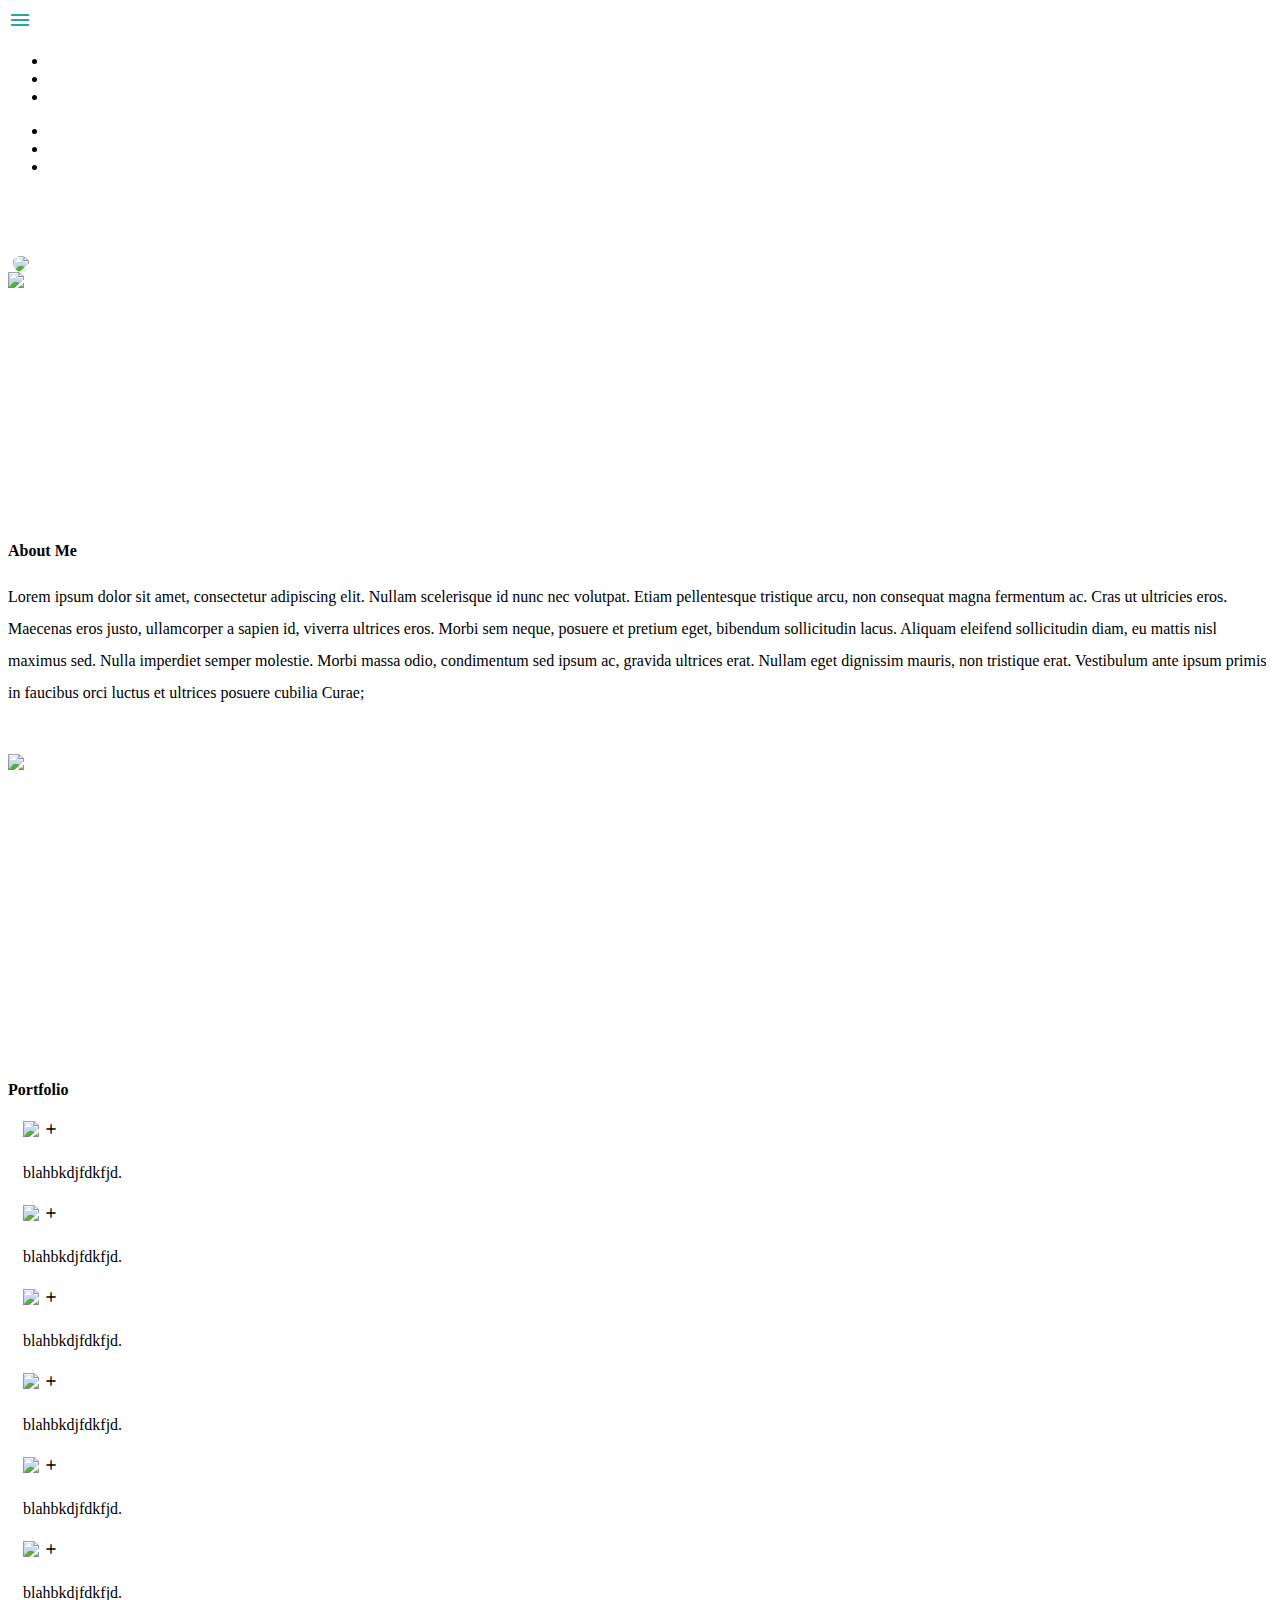
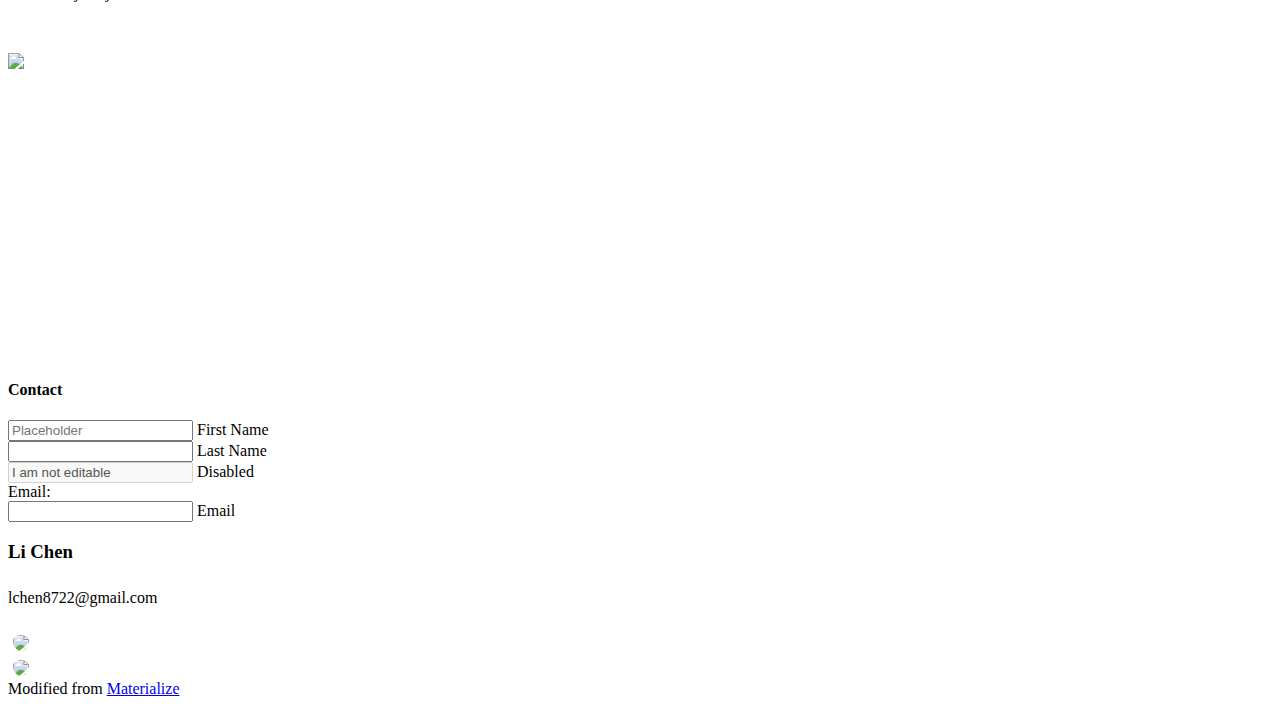
==== li.html @ 00862b9b "updated" ====
<!DOCTYPE html>
<html lang="en">
<head>
  <meta http-equiv="Content-Type" content="text/html; charset=UTF-8"/>
  <meta name="viewport" content="width=device-width, initial-scale=1"/>
  <title>Li - Portfolio</title>

  <!-- CSS  -->
  <link href="https://fonts.googleapis.com/icon?family=Material+Icons" rel="stylesheet">
  <link href="css/materialize.css" type="text/css" rel="stylesheet" media="screen,projection"/>
  <link href="css/style.css" type="text/css" rel="stylesheet" media="screen,projection"/>
  <link rel="stylesheet" href="https://maxcdn.bootstrapcdn.com/bootstrap/4.0.0-beta.2/css/bootstrap.min.css" integrity="sha384-PsH8R72JQ3SOdhVi3uxftmaW6Vc51MKb0q5P2rRUpPvrszuE4W1povHYgTpBfshb" crossorigin="anonymous">
</head>
<body>
  <div class="navbar-fixed">
    <nav>
      <div class="nav-wrapper teal lighten-2">
        <a href="#" data-activates="mobile-demo" class="button-collapse"><i class="material-icons">menu</i></a>
        <ul class="right hide-on-med-and-down">
          <li><a href="#About">About</a></li>
          <li><a href="#Portfolio">Portfolio</a></li>
          <li><a href="#Contact">Contact</a></li>
        </ul>
        <ul class="side-nav" id="mobile-demo">
          <li><a href="#About">About</a></li>
          <li><a href="#Portfolio">Portfolio</a></li>
          <li><a href="#Contact">Contact</a></li>
        </ul>
      </div>
    </nav>
</div>
<!--parallax 1-->
  <div id="index-banner" class="parallax-container">
    <div class="section no-pad-bot">
      <div class="container">
        <br><br>
        <h2 class="header center black-text text-darken-1">Li Chen</h2> 
         <h3 class="header center black-text text-darken-2">Full-Stack Web Developer</h3> 
        <div class="row center">
          <div class="col s12 center">
           <img class="responsive-img  profile" src="images/profile.png">
          </div>
          </div>
           
      </div>
    </div>
    <div class="parallax"><img src="images/pic2.jpeg" alt="Unsplashed background img 1"  id ="About" ></div>
  </div>
  
<!--parallax 1 ends -->
<!-- new container 1 open -->
  <div class="container"  >
    <div class="section">

      <div class="row">
        <div class="col s12 center">
          <h3><i class="mdi-content-send brown-text"></i></h3>
          <h4 id ="titlemargin">About Me</h4>
          <p class="left-align light">Lorem ipsum dolor sit amet, consectetur adipiscing elit. Nullam scelerisque id nunc nec volutpat. Etiam pellentesque tristique arcu, non consequat magna fermentum ac. Cras ut ultricies eros. Maecenas eros justo, ullamcorper a sapien id, viverra ultrices eros. Morbi sem neque, posuere et pretium eget, bibendum sollicitudin lacus. Aliquam eleifend sollicitudin diam, eu mattis nisl maximus sed. Nulla imperdiet semper molestie. Morbi massa odio, condimentum sed ipsum ac, gravida ultrices erat. Nullam eget dignissim mauris, non tristique erat. Vestibulum ante ipsum primis in faucibus orci luctus et ultrices posuere cubilia Curae;</p>



        </div>
      </div>

    </div>
   </div>
  
 <!--  <div class="carousel" may use this in the future >
    <a class="carousel-item" href="#one!"><img src="https://lorempixel.com/250/250/nature/1"></a>
    <a class="carousel-item" href="#two!"><img src="https://lorempixel.com/250/250/nature/2"></a>
    <a class="carousel-item" href="#three!"><img src="https://lorempixel.com/250/250/nature/3"></a>
    <a class="carousel-item" href="#four!"><img src="https://lorempixel.com/250/250/nature/4"></a>
    <a class="carousel-item" href="#five!"><img src="https://lorempixel.com/250/250/nature/5"></a>
  </div> -->
<!--container 1 ends -->


  <div class="parallax-container valign-wrapper">
    <div class="section no-pad-bot">
      <div class="container">
        <div class="row center">
          <h5 class="header col s12 light">A modern responsive front-end framework based on Material Design</h5>
        </div>
      </div>
    </div>
    <div class="parallax"><img src="images/group1.jpg" alt="Unsplashed background img 2"></div>
  </div>
    

    <div class="container" id ="Portfolio">
  <div class="section">

      <!--   Icon Section   -->
      <div class="row" >
        <div class="col s12 center">
          <h3><i class="mdi-content-send brown-text"></i></h3>
          <h4 class =" center brown-text">Portfolio</h4>
        </div>
      </div>
    </div>

    <div class="row" >
      <div class="col s12 m4">
        <div class="icon-block">
          <div class="card">
            <div class="card-image">
              <img src="images/pic2.jpeg">
                  <a class="btn-floating halfway-fab waves-effect waves-light red"><i class="material-icons">add</i></a>
              </div>
              <div class="card-content">
                <p>blahbkdjfdkfjd.</p>
              </div>
            </div>
          </div>
        </div>


        <div class="col s12 m4">
          <div class="icon-block">
            <div class="card">
              <div class="card-image">
                <img src="images/pic1.jpeg">
                <a class="btn-floating halfway-fab waves-effect waves-light red"><i class="material-icons">add</i></a>
              </div>
              <div class="card-content">
                <p>blahbkdjfdkfjd.</p>
              </div>
            </div>
          </div>
        </div>

         <div class="col s12 m4">
          <div class="icon-block">
            <div class="card">
              <div class="card-image">
                <img src="images/pic1.jpeg">
                <a class="btn-floating halfway-fab waves-effect waves-light red"><i class="material-icons">add</i></a>
              </div>
              <div class="card-content">
                <p>blahbkdjfdkfjd.</p>
              </div>
        </div>
      </div>
    </div>
  </div>

  <div class="row">
      <div class="col s12 m4" >
          <div class="icon-block">
            <div class="card">
              <div class="card-image">
                <img src="images/pic1.jpeg">
                <a class="btn-floating halfway-fab waves-effect waves-light red"><i class="material-icons">add</i></a>
              </div>
              <div class="card-content">
                <p>blahbkdjfdkfjd.</p>
              </div>
            </div>
          </div>
        </div>

        <div class="col s12 m4" >
          <div class="icon-block">
            <div class="card">
              <div class="card-image">
                <img src="images/pic1.jpeg">
                <a class="btn-floating halfway-fab waves-effect waves-light red"><i class="material-icons">add</i></a>
              </div>
              <div class="card-content">
                <p>blahbkdjfdkfjd.</p>
              </div>
            </div>
          </div>
        </div>

        <div class="col s12 m4" >
          <div class="icon-block">
            <div class="card">
              <div class="card-image">
                <img src="images/pic1.jpeg">
                <a class="btn-floating halfway-fab waves-effect waves-light red"><i class="material-icons">add</i></a>
              </div>
              <div class="card-content">
                <p>blahbkdjfdkfjd.</p>
              </div>
            </div>
          </div>
        </div>

      </div>

  </div>
<!--new row of projects-->

      

  </div>  
 
      
  <div class="parallax-container valign-wrapper">
    <div class="section no-pad-bot">
      <div class="container">
        <div class="row center">
          <h5 class="header col s12 light">A modern responsive front-end framework based on Material Design</h5>
        </div>
      </div>
    </div>
    <div class="parallax"><img src="images/pic3.jpeg" alt="Unsplashed background img 3"></div>
  </div>


<!-- parallax 3 ended-->

    <div class="container">
    <div class="section">

      <div class="row" id ="Contact">
        <div class="col s12 center">
          <h3><i class="mdi-content-send brown-text"></i></h3>
          <h4>Contact</h4>
           <div class="row">
    <form class="col s12">
      <div class="row">
        <div class="input-field col s6">
          <input placeholder="Placeholder" id="first_name" type="text" class="validate">
          <label for="first_name">First Name</label>
        </div>
        <div class="input-field col s6">
          <input id="last_name" type="text" class="validate">
          <label for="last_name">Last Name</label>
        </div>
      </div>
      <div class="row">
        <div class="input-field col s12">
          <input disabled value="I am not editable" id="disabled" type="text" class="validate">
          <label for="disabled">Disabled</label>
        </div>
      </div>
   <!--    <div class="row">
        <div class="input-field col s12">
          <input id="password" type="password" class="validate">
          <label for="password">Password</label>
        </div> -->
      </div>
 
      <div class="row">
        <div class="col s12">
          Email:
          <div class="input-field inline">
            <input id="email" type="email" class="validate">
            <label for="email" data-error="wrong" data-success="right">Email</label>
          </div>
        </div>
      </div>
    </form>
  </div>
        </div>
      </div>

    </div>
   </div>

  <footer class="page-footer teal">
    <div class="container">
      <div class="row">
        <div class="col s12 m9 left-align">
            <h3> Li Chen</h3>
            <p> lchen8722@gmail.com</p>

         </div>
         <div class="col s12 m1 center">
            <a href="https://github.com/cxli8722"> <img class=" circle responsive-img" src="images/github.png"></a>
         </div>
         <div class="col s12 m1 center">
            <a href="https://www.linkedin.com/in/li-chen-5891b813a/"> <img class=" circle responsive-img" src="images/linkedin.png"></a>
         </div>
       
       
        </div>
      </div>
    
    <div class="footer-copyright">
      <div class="container" >
      Modified from <a class="brown-text text-lighten-5" href="http://materializecss.com">Materialize</a>
      </div>
    </div>
  </footer>


  <!--  Scripts-->
  <script src="https://code.jquery.com/jquery-2.1.1.min.js"></script>
  <script src="js/materialize.js"></script>
  <script src="js/init.js"></script>

  </body>
</html>
---- css/style.css ----
/* Custom Stylesheet */
/**
 * Use this file to override Materialize files so you can update
 * the core Materialize files in the future
 *
 * Made By MaterializeCSS.com
 */

nav ul a,
nav .brand-logo {
  color: #fff;
}

img.responsive-img, video.responsive-video{
 border: 5px white solid;
 border-radius: 100%;
 border-bottom: 30px;
 max-width: 20%;
}

p {
  line-height: 2rem;
}
h4 {
  margin-top: 70px;
}
#navbar-fixed {
  margin-bottom: 70px;

}


.button-collapse {
  color: #26a69a;
}

.parallax-container {
  min-height: 280px;
  line-height: 0;
  height: auto;
  color: rgba(255,255,255,.9);
}
  .parallax-container .section {
    width: 100%;
  }

@media only screen and (max-width : 992px; max-height: 300px;) {
  .parallax-container .section {
    position: absolute;
    top: 40%;
  }
  #index-banner .section {
    top: 10%;
  }
}

@media only screen and (max-width : 600px) {
  #index-banner .section {
    top: 0;
  }
footer img.responsive-img, video.responsive-video{
 border: 5px white solid;
 border-radius: 100%;
 border-bottom: 30px;
 max-width: 20%;
}
footer.page-footer {
  font-size: 60%;
}
footer h3 {
 margin-top: 15;
 font-size: 100%;
}

}

.icon-block {
  padding: 0 15px;
}
.icon-block .material-icons {
  font-size: inherit;
}

footer.page-footer {
  margin: 0;
  height: auto;
}
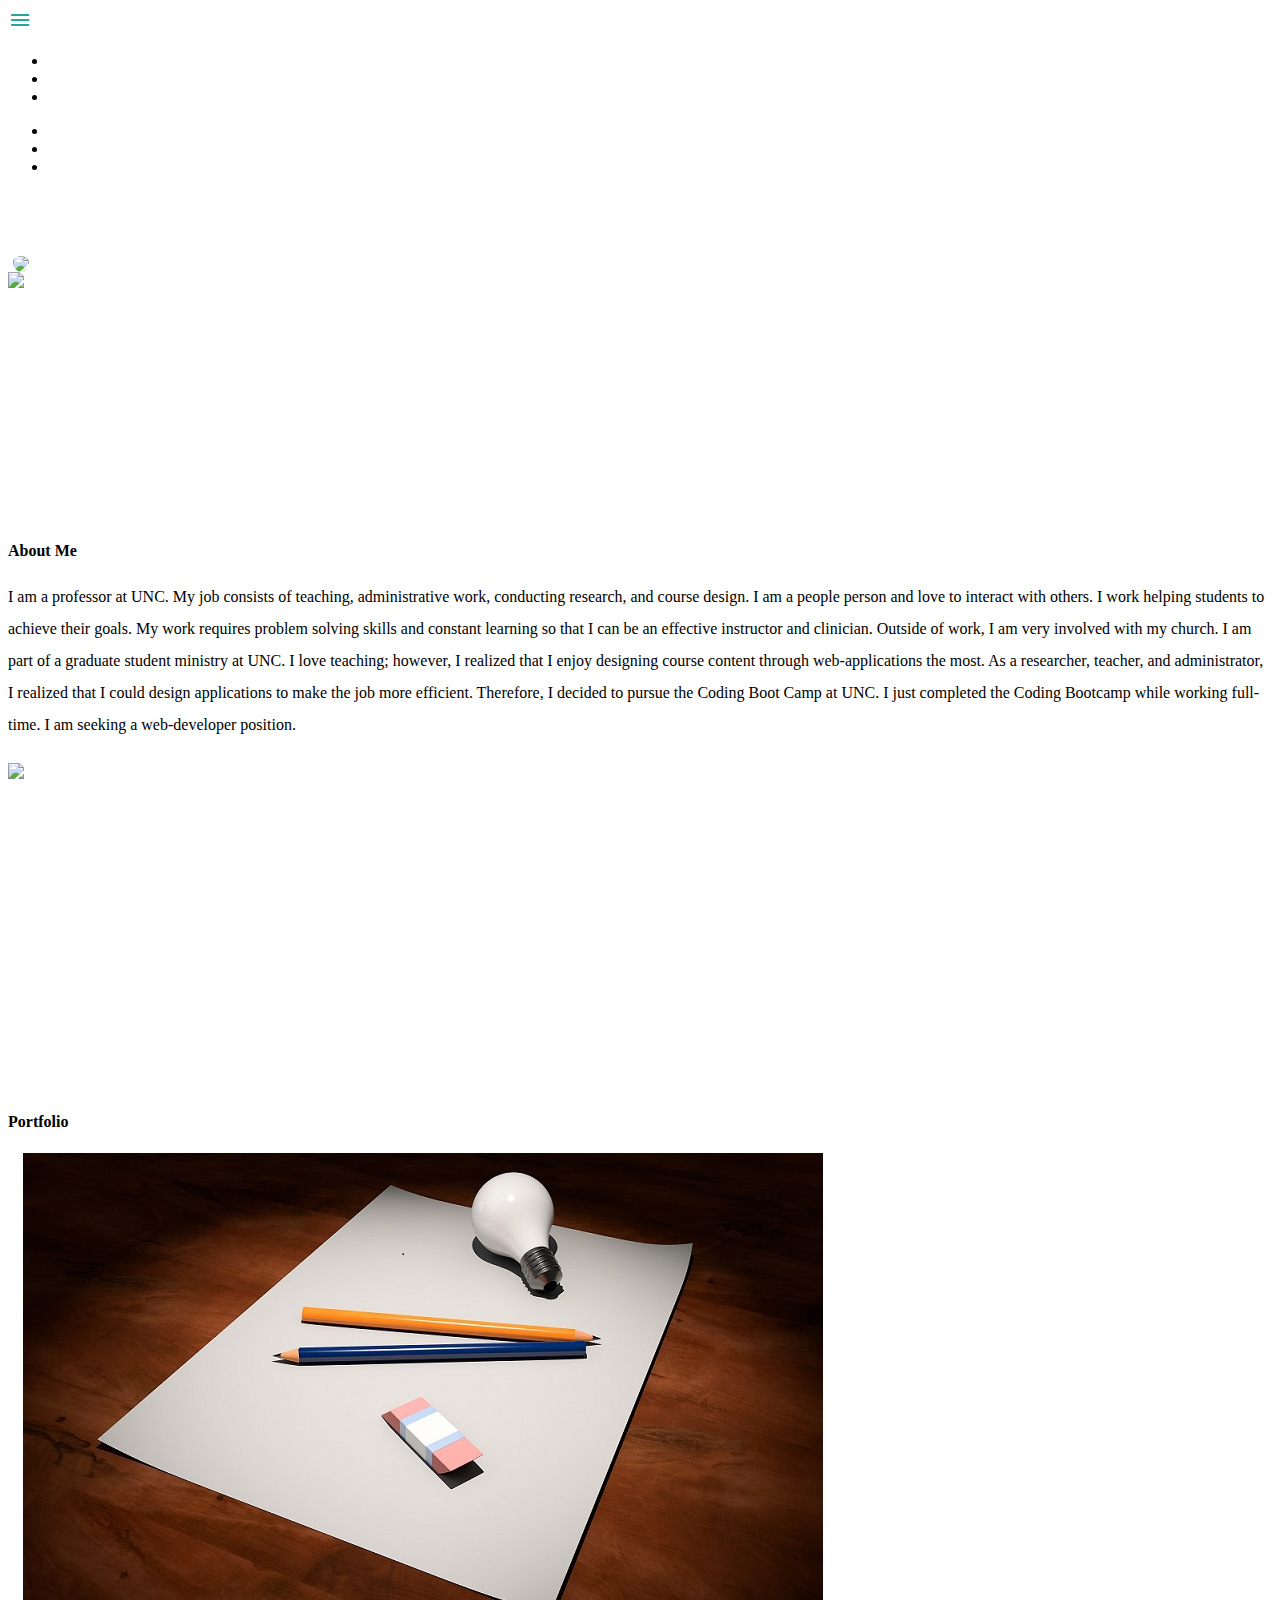
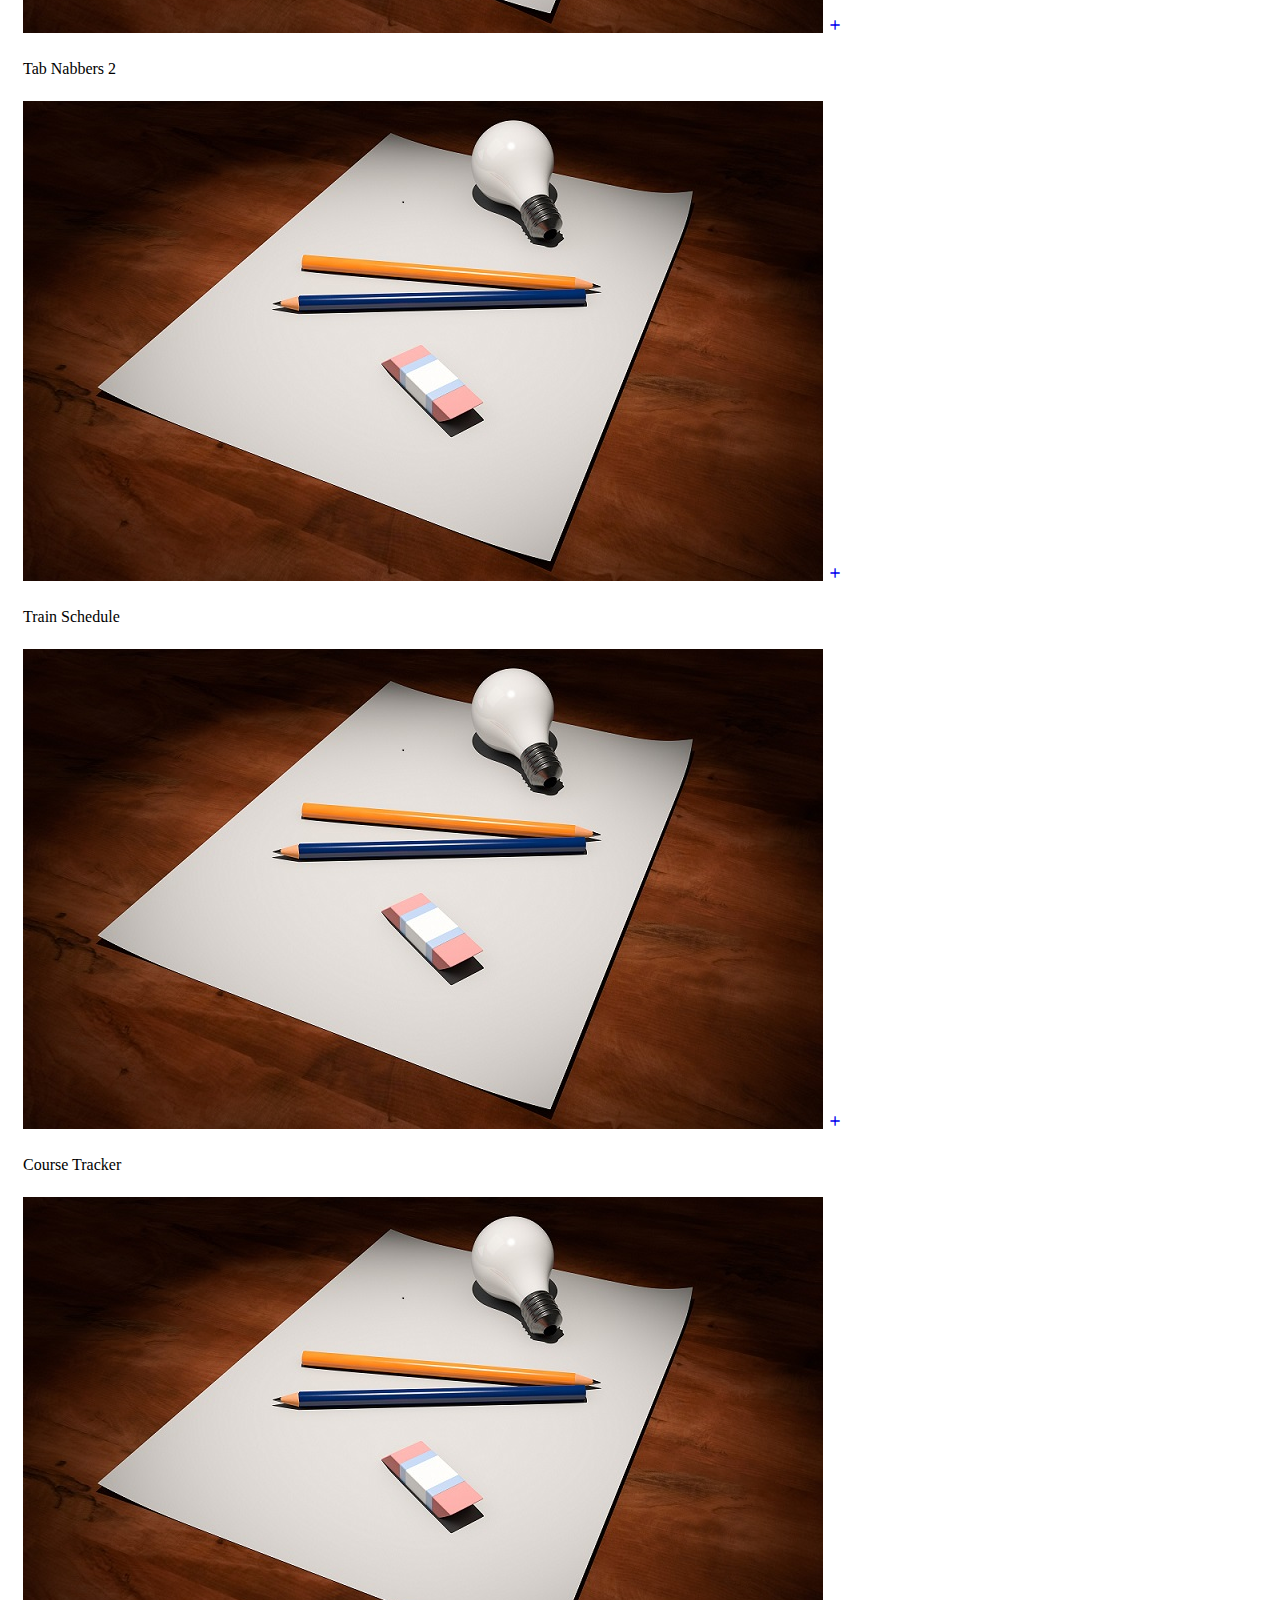
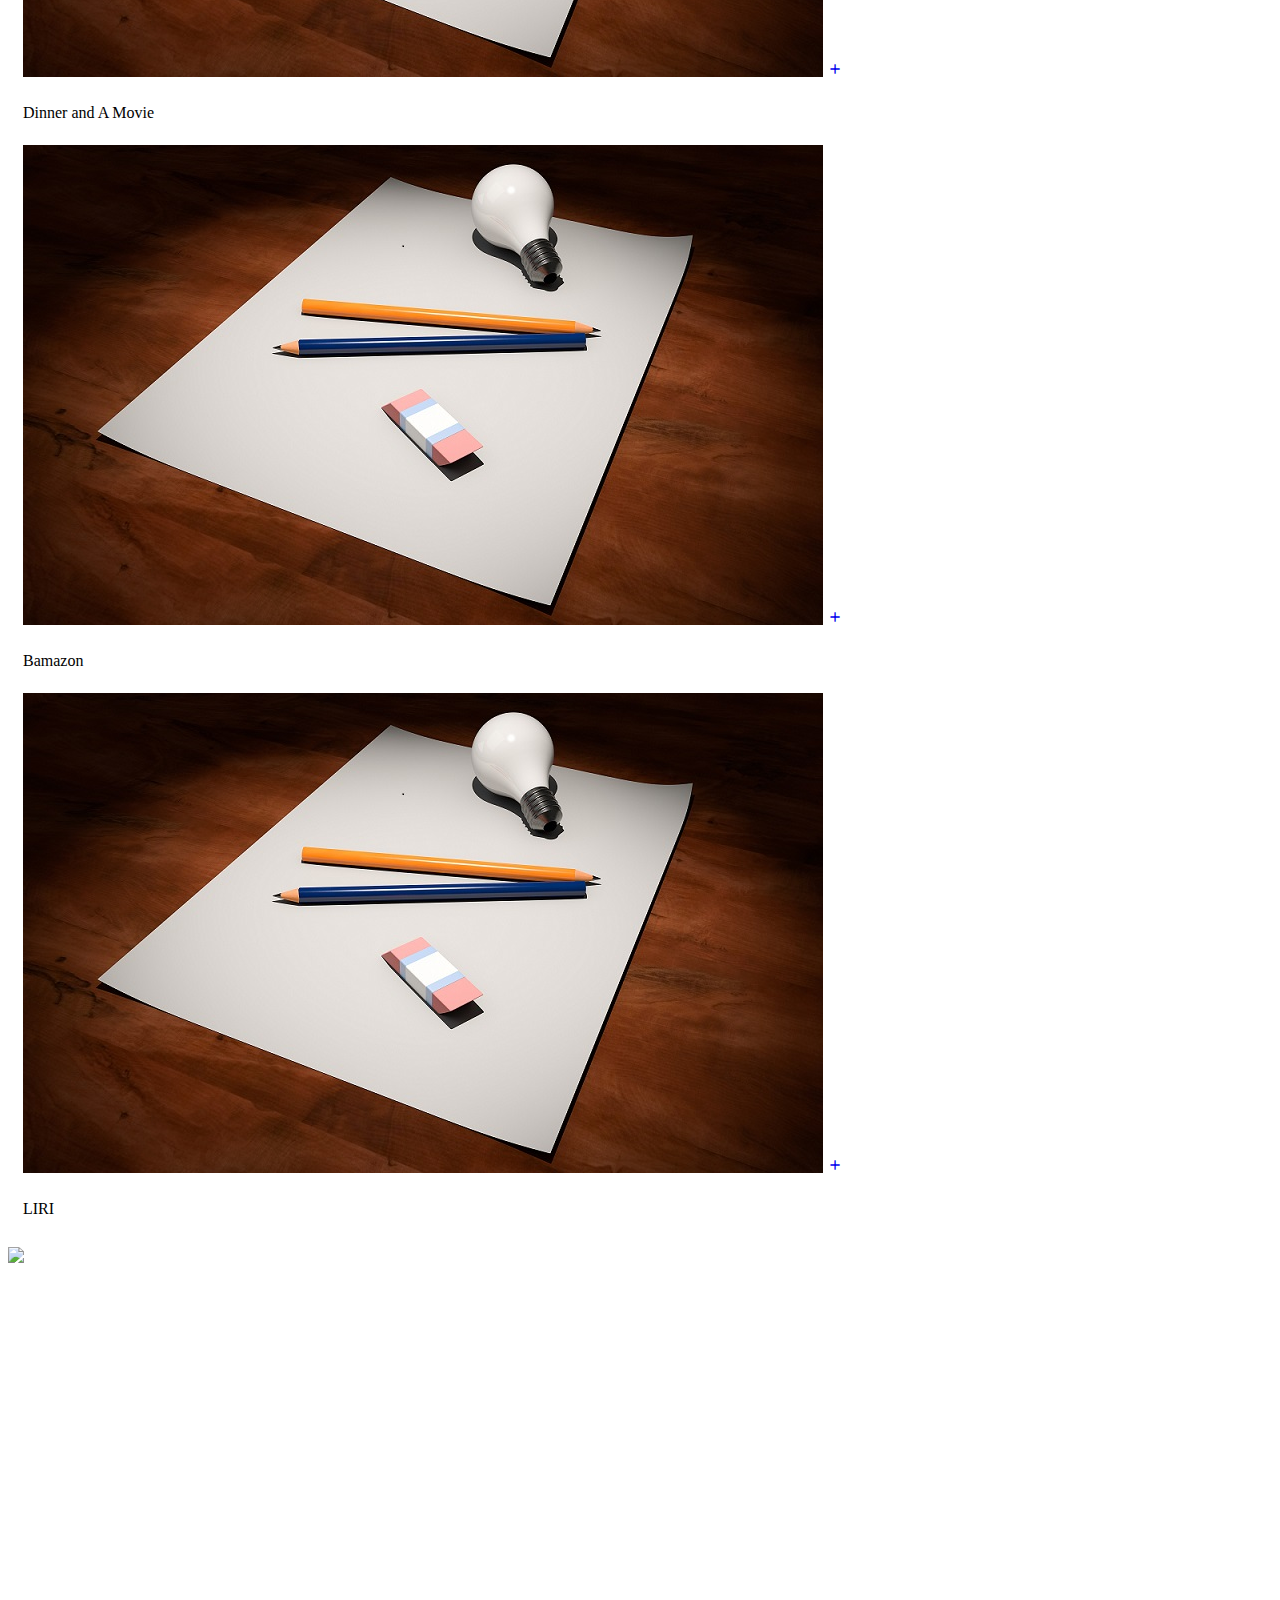
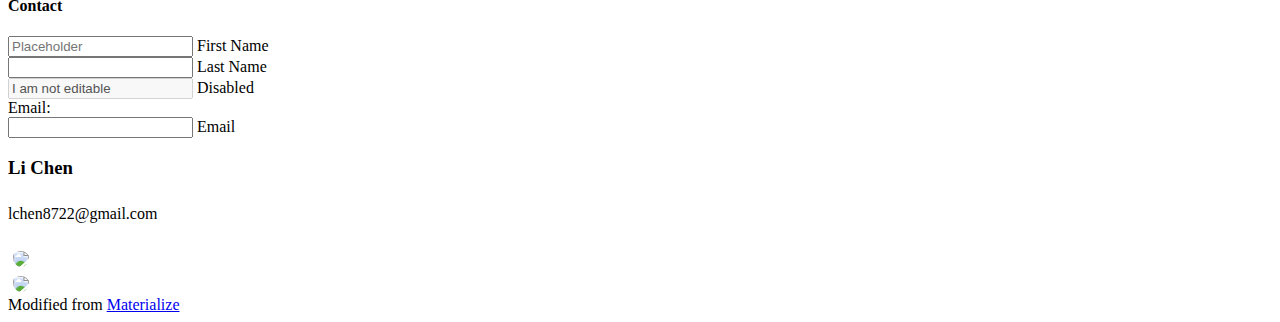
==== commit 920adfbb: "updated" ====
--- a/li.html
+++ b/li.html
@@ -56,9 +56,7 @@
         <div class="col s12 center">
           <h3><i class="mdi-content-send brown-text"></i></h3>
           <h4 id ="titlemargin">About Me</h4>
-          <p class="left-align light">Lorem ipsum dolor sit amet, consectetur adipiscing elit. Nullam scelerisque id nunc nec volutpat. Etiam pellentesque tristique arcu, non consequat magna fermentum ac. Cras ut ultricies eros. Maecenas eros justo, ullamcorper a sapien id, viverra ultrices eros. Morbi sem neque, posuere et pretium eget, bibendum sollicitudin lacus. Aliquam eleifend sollicitudin diam, eu mattis nisl maximus sed. Nulla imperdiet semper molestie. Morbi massa odio, condimentum sed ipsum ac, gravida ultrices erat. Nullam eget dignissim mauris, non tristique erat. Vestibulum ante ipsum primis in faucibus orci luctus et ultrices posuere cubilia Curae;</p>
-
-
+          <p class="left-align light">I am a professor at UNC. My job consists of teaching, administrative work, conducting research, and course design. I am a people person and love to interact with others. I work helping students to achieve their goals. My work requires problem solving skills and constant learning so that I can be an effective instructor and clinician.  Outside of work, I am very involved with my church. I am part of a graduate student ministry at UNC.  I love teaching; however, I realized that I enjoy designing course content through web-applications the most. As a researcher, teacher, and administrator, I realized that I could design applications to make the job more efficient. Therefore, I decided to pursue the Coding Boot Camp at UNC. I just completed the Coding Bootcamp while working full-time. I am seeking a web-developer position.</p>
 
         </div>
       </div>
@@ -80,7 +78,7 @@
     <div class="section no-pad-bot">
       <div class="container">
         <div class="row center">
-          <h5 class="header col s12 light">A modern responsive front-end framework based on Material Design</h5>
+          <h5 class="header col s12 light"></h5>
         </div>
       </div>
     </div>
@@ -105,11 +103,12 @@
         <div class="icon-block">
           <div class="card">
             <div class="card-image">
-              <img src="images/pic2.jpeg">
-                  <a class="btn-floating halfway-fab waves-effect waves-light red"><i class="material-icons">add</i></a>
-              </div>
-              <div class="card-content">
-                <p>blahbkdjfdkfjd.</p>
+              <img src="images/project.jpg">
+                  <a class="btn-floating halfway-fab waves-effect waves-light red" a href ="https://github.com/Tab-nabbers/Tab-Nabbers2"><i class="material-icons">add</i></a>
+
+              </div>
+              <div class="card-content">
+                <p>Tab Nabbers 2</p>
               </div>
             </div>
           </div>
@@ -120,11 +119,11 @@
           <div class="icon-block">
             <div class="card">
               <div class="card-image">
-                <img src="images/pic1.jpeg">
-                <a class="btn-floating halfway-fab waves-effect waves-light red"><i class="material-icons">add</i></a>
-              </div>
-              <div class="card-content">
-                <p>blahbkdjfdkfjd.</p>
+                <img src="images/project.jpg">
+                <a class="btn-floating halfway-fab waves-effect waves-light red" a href="https://github.com/cxli8722/Train_Scheduler"><i class="material-icons">add</i></a>
+              </div>
+              <div class="card-content">
+                <p>Train Schedule</p>
               </div>
             </div>
           </div>
@@ -134,11 +133,11 @@
           <div class="icon-block">
             <div class="card">
               <div class="card-image">
-                <img src="images/pic1.jpeg">
-                <a class="btn-floating halfway-fab waves-effect waves-light red"><i class="material-icons">add</i></a>
-              </div>
-              <div class="card-content">
-                <p>blahbkdjfdkfjd.</p>
+                <img src="images/project.jpg">
+                <a class="btn-floating halfway-fab waves-effect waves-light red" a href="https://github.com/cxli8722/Course-Tracker"><i class="material-icons">add</i></a>
+              </div>
+              <div class="card-content">
+                <p>Course Tracker</p>
               </div>
         </div>
       </div>
@@ -150,11 +149,11 @@
           <div class="icon-block">
             <div class="card">
               <div class="card-image">
-                <img src="images/pic1.jpeg">
-                <a class="btn-floating halfway-fab waves-effect waves-light red"><i class="material-icons">add</i></a>
-              </div>
-              <div class="card-content">
-                <p>blahbkdjfdkfjd.</p>
+                <img src="images/project.jpg">
+                <a class="btn-floating halfway-fab waves-effect waves-light red" a href="https://github.com/cxli8722/DinnerAndAMovie"><i class="material-icons">add</i></a>
+              </div>
+              <div class="card-content">
+                <p>Dinner and A Movie</p>
               </div>
             </div>
           </div>
@@ -164,11 +163,11 @@
           <div class="icon-block">
             <div class="card">
               <div class="card-image">
-                <img src="images/pic1.jpeg">
-                <a class="btn-floating halfway-fab waves-effect waves-light red"><i class="material-icons">add</i></a>
-              </div>
-              <div class="card-content">
-                <p>blahbkdjfdkfjd.</p>
+                <img src="images/project.jpg">
+                <a class="btn-floating halfway-fab waves-effect waves-light red" a href="https://github.com/cxli8722/bamazon"><i class="material-icons">add</i></a>
+              </div>
+              <div class="card-content">
+                <p>Bamazon</p>
               </div>
             </div>
           </div>
@@ -178,11 +177,11 @@
           <div class="icon-block">
             <div class="card">
               <div class="card-image">
-                <img src="images/pic1.jpeg">
-                <a class="btn-floating halfway-fab waves-effect waves-light red"><i class="material-icons">add</i></a>
-              </div>
-              <div class="card-content">
-                <p>blahbkdjfdkfjd.</p>
+                <img src="images/project.jpg">
+                <a class="btn-floating halfway-fab waves-effect waves-light red" a href="https://github.com/cxli8722/liri-node-app"><i class="material-icons">add</i></a>
+              </div>
+              <div class="card-content">
+                <p>LIRI</p>
               </div>
             </div>
           </div>
@@ -202,7 +201,8 @@
     <div class="section no-pad-bot">
       <div class="container">
         <div class="row center">
-          <h5 class="header col s12 light">A modern responsive front-end framework based on Material Design</h5>
+          <!-- still work on content here-->
+          <h5 class="header col s12 light"></h5>
         </div>
       </div>
     </div>
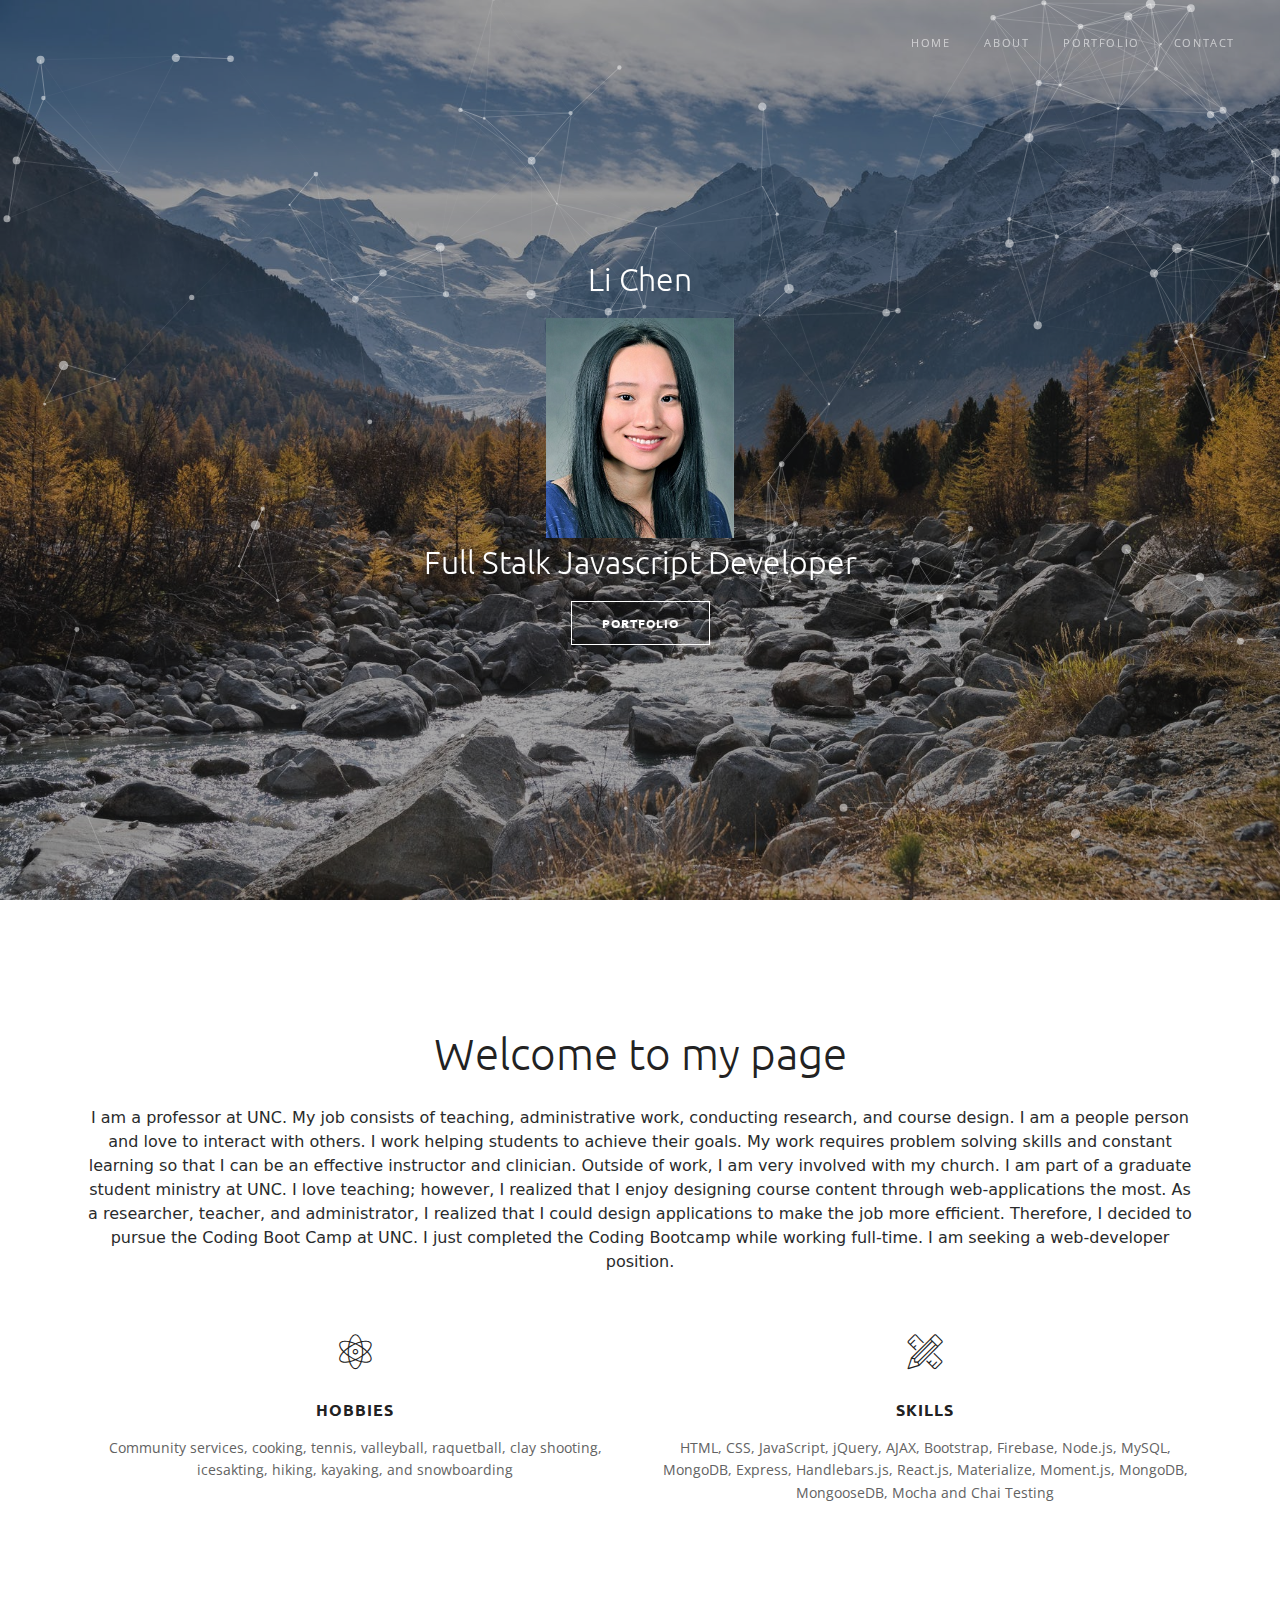
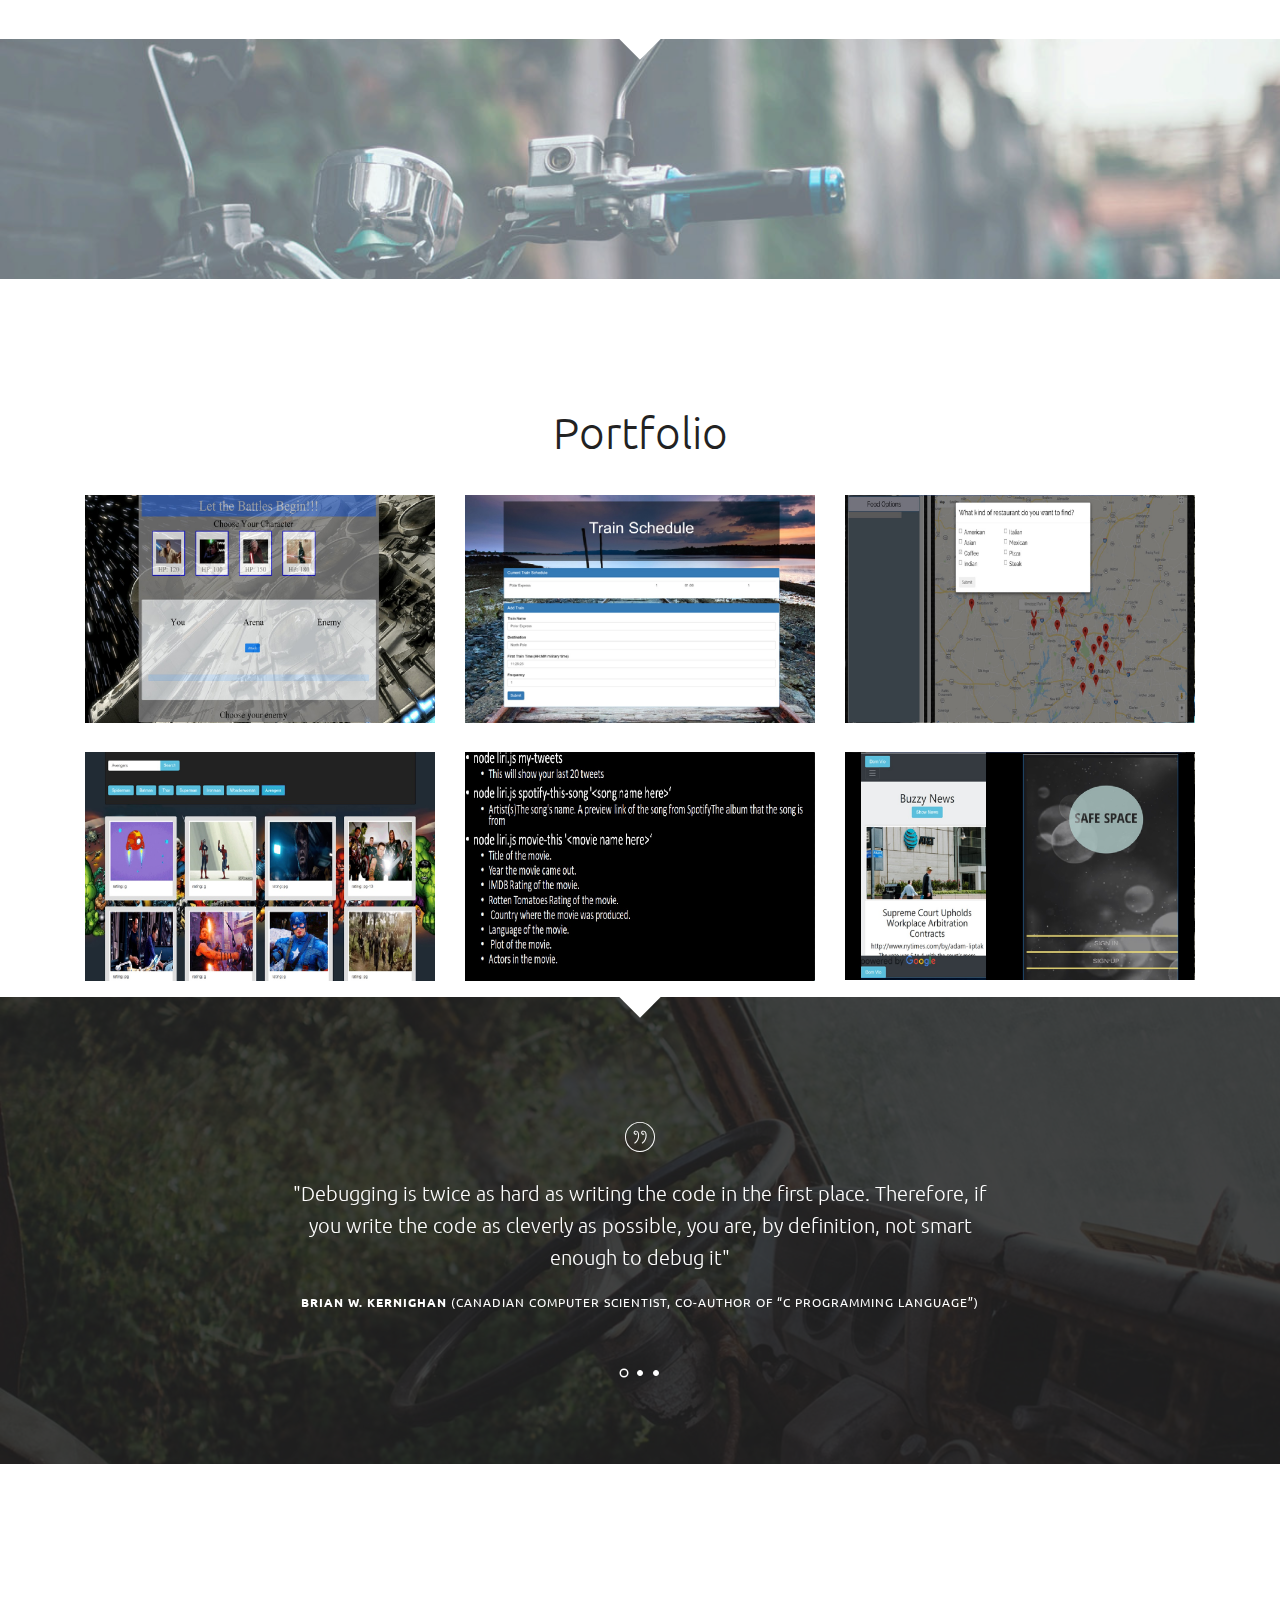
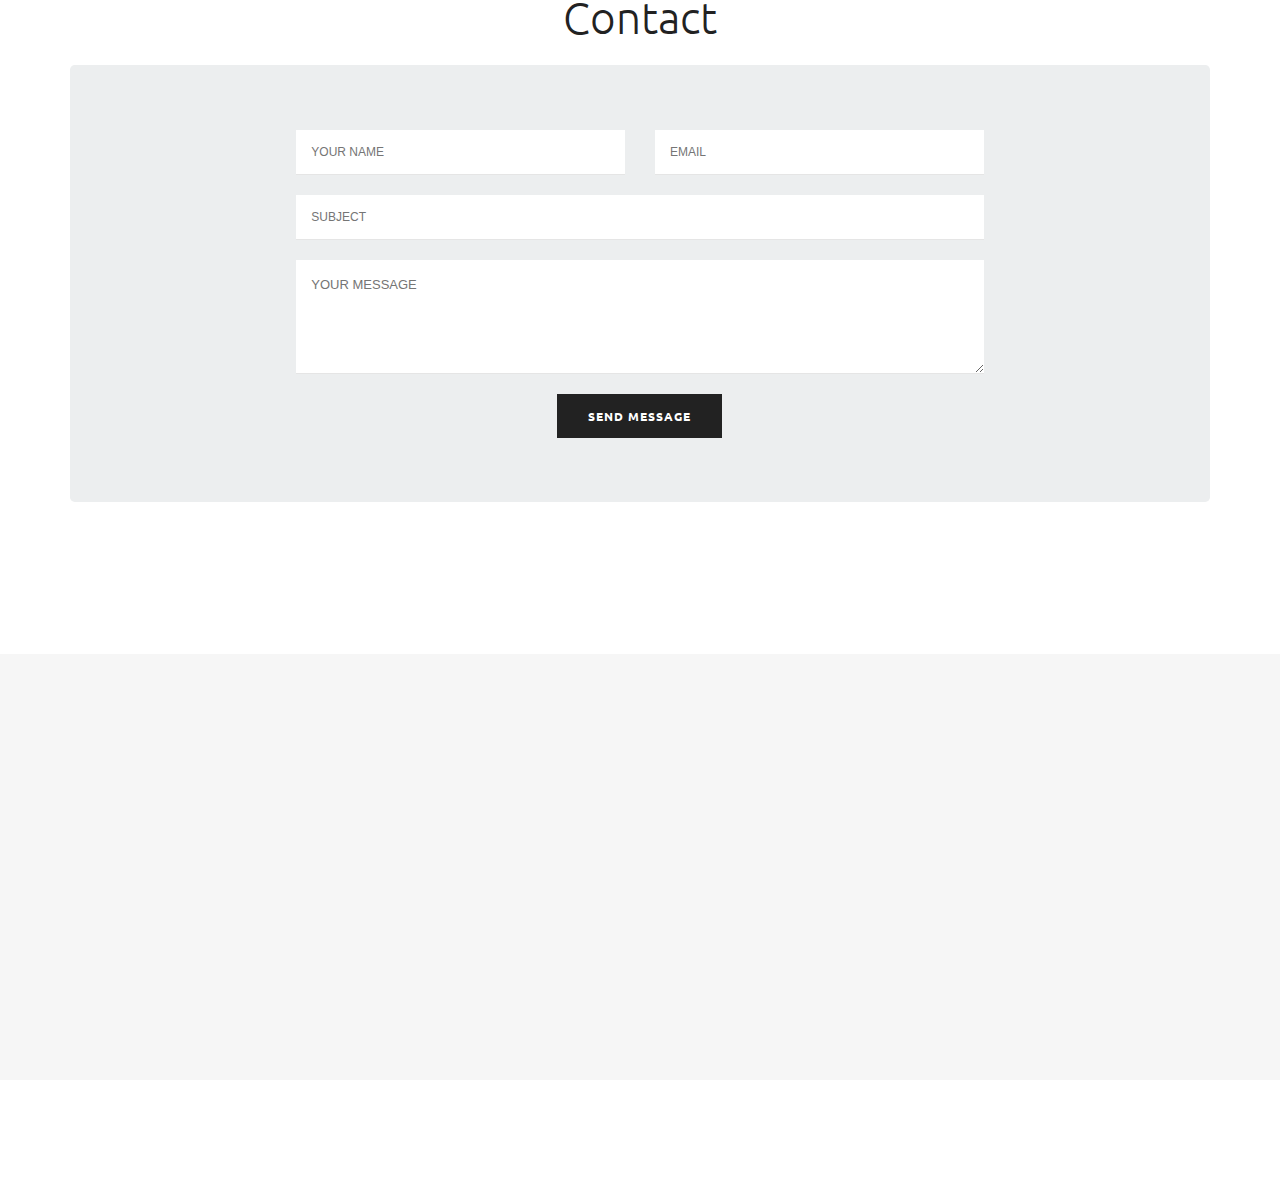
==== commit 6c11da04: "updated" ====
--- a/li.html
+++ b/li.html
@@ -1,297 +1,397 @@
-<!DOCTYPE html>
+﻿<!DOCTYPE html>
+
 <html lang="en">
 <head>
-  <meta http-equiv="Content-Type" content="text/html; charset=UTF-8"/>
-  <meta name="viewport" content="width=device-width, initial-scale=1"/>
-  <title>Li - Portfolio</title>
-
-  <!-- CSS  -->
-  <link href="https://fonts.googleapis.com/icon?family=Material+Icons" rel="stylesheet">
-  <link href="css/materialize.css" type="text/css" rel="stylesheet" media="screen,projection"/>
-  <link href="css/style.css" type="text/css" rel="stylesheet" media="screen,projection"/>
-  <link rel="stylesheet" href="https://maxcdn.bootstrapcdn.com/bootstrap/4.0.0-beta.2/css/bootstrap.min.css" integrity="sha384-PsH8R72JQ3SOdhVi3uxftmaW6Vc51MKb0q5P2rRUpPvrszuE4W1povHYgTpBfshb" crossorigin="anonymous">
+    <meta charset="utf-8" />
+    <title>Li's Portfolio</title>
+    <meta name="description" content="" />
+    <meta name="viewport" content="width=device-width, initial-scale=1.0, maximum-scale=1.0" />
+    <!--[if IE]><meta http-equiv='X-UA-Compatible' content='IE=edge,chrome=1'><![endif]-->
+    <!-- Css -->
+    <link href="css/style.css" rel="stylesheet" type="text/css" />
+    <link href="css/bootstrap.css" rel="stylesheet" type="text/css" />
+    <link href="css/plugins/animate.css" rel="stylesheet" type="text/css" />
 </head>
-<body>
-  <div class="navbar-fixed">
-    <nav>
-      <div class="nav-wrapper teal lighten-2">
-        <a href="#" data-activates="mobile-demo" class="button-collapse"><i class="material-icons">menu</i></a>
-        <ul class="right hide-on-med-and-down">
-          <li><a href="#About">About</a></li>
-          <li><a href="#Portfolio">Portfolio</a></li>
-          <li><a href="#Contact">Contact</a></li>
-        </ul>
-        <ul class="side-nav" id="mobile-demo">
-          <li><a href="#About">About</a></li>
-          <li><a href="#Portfolio">Portfolio</a></li>
-          <li><a href="#Contact">Contact</a></li>
-        </ul>
-      </div>
-    </nav>
-</div>
-<!--parallax 1-->
-  <div id="index-banner" class="parallax-container">
-    <div class="section no-pad-bot">
-      <div class="container">
-        <br><br>
-        <h2 class="header center black-text text-darken-1">Li Chen</h2> 
-         <h3 class="header center black-text text-darken-2">Full-Stack Web Developer</h3> 
-        <div class="row center">
-          <div class="col s12 center">
-           <img class="responsive-img  profile" src="images/profile.png">
-          </div>
-          </div>
+<body class="wow-animate">
+
+    <!-- Site preloader -->
+    <section id="preloader">
+        <div class="site-spinner"></div>
+    </section>
+    <!-- End Site preloader -->
+
+    <!-- Page Wraper -->
+    <div id="page-wraper">
+
+        <!-- Header -->
+        <header id="header" class="header">
+            <div class="header-inner">
+                <!-- Responsive Navbar Icon -->
+                <div class="nav-mobile nav-bar-icon">
+                    <span></span>
+                </div>
+                <!-- Responsive Navbar Icon Ends -->
+
+                <!-- Navbar Navigation -->
+                <div class="nav-menu singlepage-nav">
+                    <ul class="nav-menu-inner">
+                        <li>
+                            <a class="current" href="#intro">Home</a>
+                        </li>
+                    
+                        <li>
+                            <a href="#about">About</a>
+                        </li>
+                        <li>
+                            <a href="#portfolio">Portfolio</a>
+                        </li>
+                        <li>
+                            <a href="#contact-us">Contact</a>
+                        </li>
+                    </ul>
+                </div>
+                <!-- End Navbar Navigation -->
+
+            </div>
+        </header>
+        <!-- End Header -->
+
+        <!-- Intro -->
+        <section id="intro" class="intro">
+
+            <!--Canvas Bg -->
+            <div class="intro-media-wraper bg-image overlay-dark40 parallax parallax-background2" data-background-img="img/full/bg3.jpeg">
+                <!-- particles -->
+                <div id="particles-js" class="js-fullscreen-height"></div>
+                <!-- End particles -->
+            </div>
+            <!-- End Canvas Bg -->
+
+            <!-- Caption Section -->
+            <div class="js-fullscreen-height dark-bg intro-caption-top container pos-section">
+                <div class="intro-content">
+                    <div class="intro-content-inner">
+                        <h2>Li Chen</h2>
+                        <div class="row center">
+                            <div class="col s12 center">
+                                <img src="img/full/profile.png">
+                            </div>
+                        </div>
+                        <h2>Full Stalk Javascript Developer<br></h2>
+                        <a href="#portfolio" class="btn btn-white-outline btn-lg scroll-down">Portfolio</a>
+                    </div>
+                </div>
+            </div>
+            <!-- End Caption Section -->
+
+        </section>
+        <!-- End Intro -->
+
+        <!-- About Section -->
+        <section id="about" class="section-padding">
+            <div class="container text-center mb-60">
+                <h1>Welcome to my page</h1>
+                <p class="lead-lg max-width-700"></p>I am a professor at UNC. My job consists of teaching, administrative work, conducting research, and course design. I am a people person and love to interact with others. I work helping students to achieve their goals. My work requires problem solving skills and constant learning so that I can be an effective instructor and clinician.  Outside of work, I am very involved with my church. I am part of a graduate student ministry at UNC.  I love teaching; however, I realized that I enjoy designing course content through web-applications the most. As a researcher, teacher, and administrator, I realized that I could design applications to make the job more efficient. Therefore, I decided to pursue the Coding Boot Camp at UNC. I just completed the Coding Bootcamp while working full-time. I am seeking a web-developer position.</p>
+            </p>
+            </div>
+            <div class="container text-center">
+                <div class="row">
+                    <div class="col-md-6 content-box mb-sm-45">
+                        <div class="alt-icon-top icon-gray">
+                            <i class="icon-genius"></i>
+                        </div>
+                        <h4 class="alt-title">Hobbies</h4>
+                            <p> Community services, cooking, tennis, valleyball, raquetball, clay shooting, icesakting, hiking, kayaking, and snowboarding</p>
+                    </div>
+                    <div class="col-md-6 content-box mb-sm-45">
+                        <div class="alt-icon-top icon-gray">
+                            <i class="icon-tools"></i>
+                        </div>
+                        <h4 class="alt-title">Skills</h4>
+                            <p> HTML, CSS, JavaScript, jQuery, AJAX, Bootstrap, Firebase, Node.js, MySQL, MongoDB, Express, Handlebars.js, React.js, Materialize, Moment.js, MongoDB, MongooseDB, Mocha and Chai Testing </p> 
+                    </div> 
+                </div>
+            </div>
+        </section>
+        <!-- End About Section -->
+
+        <!-- Skills Section -->
+        <section id="skills" class="section-padding pos-section gray-bg bg-image overlay-light" data-stellar-background-ratio="0.4" data-background-img="img/full/background1.jpg">
+            <!-- page triangle shape -->
+            <div class="page-triangle white-bg"></div>
+            <!-- End page triangle shape -->
            
-      </div>
+        </section>
+       
+        <!-- Portfolio Section -->
+        <section id="portfolio" class="section-padding">
+            <div class="container text-center">
+                <h1>Portfolio</h1>
+            </div>
+
+            <!-- Portfolio -->
+            <div class="container">
+               
+                <div class="rows portfolio-grid gallery-popup">
+                    <!-- Portfolio Item -->
+                    <div class="portfolio-item photography creative">
+                        <div class="portfolio-box">
+                                <div class="portfolio-image-wrap">
+                                    <img src="img/portfolio/large/03.jpg" alt="" />
+                                </div>
+                                <div class="portfolio-caption-mask">
+                                    <div class="portfolio-caption-text">
+                                        <div class="portfolio-caption-tb-cell">
+                                            <h5 class="alt-title">Star Wars</h5>
+                                            <button type="button" class="btn btn-info"><a href="/link/to/page2">Github</a></button>
+                                        </div>
+                                    </div>
+                                </div>
+                            </a>
+                        </div>
+                    </div>
+                    <!-- End Portfolio Item -->
+
+                    <!-- Portfolio Item -->
+                    <div class="portfolio-item branding photography coffee">
+                        <div class="portfolio-box">
+                                <div class="portfolio-image-wrap">
+                                    <img src="img/portfolio/large/05.jpg" alt="" />
+                                </div>
+                                <div class="portfolio-caption-mask">
+                                    <div class="portfolio-caption-text">
+                                        <div class="portfolio-caption-tb-cell">
+                                            <h5 class="alt-title">Train Schedule</h5>
+                                            <button type="button" class="btn btn-info"><a href="/link/to/page2">Github</a></button>
+                                        </div>
+                                    </div>
+                                </div>
+                            </a>
+                        </div>
+                    </div>
+                    <!-- End Portfolio Item -->
+
+                    <!-- Portfolio Item -->
+                    <div class="portfolio-item branding ">
+                        <div class="portfolio-box">
+                                <div class="portfolio-image-wrap">
+                                    <img src="img/portfolio/large/06.jpg" alt="" />
+                                </div>
+                                <div class="portfolio-caption-mask">
+                                    <div class="portfolio-caption-text">
+                                        <div class="portfolio-caption-tb-cell">
+                                            <h5 class="alt-title">Movie and a Dinner </h5>
+                                            <button type="button" class="btn btn-info"><a href="/link/to/page2">Github</a></button>                                            
+                                        </div>
+                                    </div>
+                                </div>
+                            </a>
+                        </div>
+                    </div>
+                    <!-- End Portfolio Item -->
+
+                    <!-- Portfolio Item -->
+                    <div class="portfolio-item branding">
+                        <div class="portfolio-box">
+                                <div class="portfolio-image-wrap">
+                                    <img src="img/portfolio/large/08.jpg" alt="" />
+                                </div>
+                                <div class="portfolio-caption-mask">
+                                    <div class="portfolio-caption-text">
+                                        <div class="portfolio-caption-tb-cell">
+                                            <h5 class="alt-title">Giphy</h5>
+                                            <button type="button" class="btn btn-info"><a href="/link/to/page2">Github</a></button>
+                                        </div>
+                                    </div>
+                                </div>
+                            </a>
+                        </div>
+                    </div>
+                    <!-- End Portfolio Item -->
+
+                    <!-- Portfolio Item -->
+                    <div class="portfolio-item branding">
+                        <div class="portfolio-box">
+                                <div class="portfolio-image-wrap">
+                                    <img src="img/portfolio/large/07.jpg" alt="" />
+                                </div>
+                                <div class="portfolio-caption-mask">
+                                    <div class="portfolio-caption-text">
+                                        <div class="portfolio-caption-tb-cell">
+                                            <h5 class="alt-title">LIRI</h5>
+                                            <button type="button" class="btn btn-info"><a href="/link/to/page2">Github</a></button>   
+                                        </div>
+                                    </div>
+                                </div>
+                            </a>
+                        </div>
+                    </div>
+                    <!-- End Portfolio Item -->
+
+                    <!-- Portfolio Item -->
+                    <div class="portfolio-item branding">
+                        <div class="portfolio-box">
+                                <div class="portfolio-image-wrap">
+                                    <img src="img/portfolio/large/09.jpg" alt="" />
+                                </div>
+                                <div class="portfolio-caption-mask">
+                                    <div class="portfolio-caption-text">
+                                        <div class="portfolio-caption-tb-cell">
+                                            <h5 class="alt-title">Luv-is-a-Gifts</h5>
+                                            <button type="button" class="btn btn-info"><a href="/link/to/page2">Github</a></button>                                            
+                                        </div>
+                                    </div>
+                                </div>
+                            </a>
+                        </div>
+                    </div>
+                    <!-- End Portfolio Item -->
+                </div>
+
+            </div>
+            <!-- End Portfolio section -->
+
+           
+        <!-- quote Section -->
+        <section id="testimonials" class="section-padding bg-image dark-bg pos-section overlay-dark" data-stellar-background-ratio="0.4" data-background-img="img/full/background2.jpg">
+            <!-- page triangle shape -->
+            <div class="page-triangle white-bg"></div>
+            <!-- End page triangle shape -->
+            <div class="container">
+                <div class="owl-carousel testimonial-carousel nf-carousel-theme white">
+                    <div class="item">
+                        <div class="testimonial text-center max-width-700">
+                            <div class="page-icon-sm"><i class="icon-quote"></i></div>
+                            <p class="lead-lg">"Debugging is twice as hard as writing the code in the first place. Therefore, if you write the code as cleverly as possible, you are, by definition, not smart enough to debug it"</p>
+                            <h6 class="quote-author alt-title">Brian W. Kernighan <span class="text-regular">(Canadian computer scientist, co-author of “C programming language”)</span></h6>
+                        </div>
+                    </div>
+                    <div class="item">
+                        <div class="testimonial text-center max-width-700">
+                            <div class="page-icon-sm"><i class="icon-quote"></i></div>
+                            <p class="lead-lg"> “There are two ways of constructing a software design: One way is to make it so simple that there are obviously no deficiencies, and the other way is to make it so complicated that there are no obvious deficiencies. The first method is far more difficult.”</p>
+                            <h6 class="quote-author alt-title">C.A.R. Hoare <span class="text-regular">(British computer scientist, winner of the 1980 Turing Award) </span></h6>
+                        </div>
+                    </div>
+                    <div class="item">
+                        <div class="testimonial text-center max-width-700">
+                            <div class="page-icon-sm"><i class="icon-quote"></i></div>
+                            <p class="lead-lg">"The best way to prepare [to be a programmer] is to write programs, and to study great programs that other people have written. In my case, I went to the garbage cans at the Computer Science Center and fished out listings of their operating system."</p>
+                            <h6 class="quote-author alt-title">Bill Gates</h6>
+                        </div>
+                    </div>
+                </div>
+            </div>
+        </section>
+        <!-- End quote Section -->
+
+
+    
+       
+        <!-- Contact Form Section -->
+        <section id="contact-us" class="section-padding">
+            <div class="container text-center">
+                <h1>Contact</h1>
+                <!-- Contact form -->
+                <div class="row jumbotron">
+                    <div class="col-md-8 offset-md-2">
+                        <form id="contact" class="contact-form row" role="form">
+                            <div class="col-md-12 text-center">
+                                <h5 class="successContent">
+                                    <i class="fa fa-check left" style="color: #5cb45d;"></i>Your message has been sent successfully.
+                                </h5>
+                                <h5 class="errorContent" style="color: #e1534f;">
+                                    <i class="fa fa-exclamation-circle left"></i>There was a problem validating the form please check!
+                                </h5>
+                            </div>
+
+                            <div class="col-md-6">
+                                <div class="form-field-wrapper">
+                                    <input class="input-lg form-full input-fancy" id="form-name" type="text" name="form-name" placeholder="Your Name" required />
+                                </div>
+
+
+                            </div>
+                            <div class="col-md-6">
+                                <div class="form-field-wrapper">
+                                    <input class="input-lg form-full input-fancy" id="form-email" type="email" name="form-email" placeholder="Email" required />
+                                </div>
+                            </div>
+                            <div class="col-md-12">
+                                <div class="form-field-wrapper">
+                                    <input class="input-lg form-full input-fancy" id="form-subject" type="text" name="form-subject" placeholder="Subject" />
+                                </div>
+                            </div>
+                            <div class="col-md-12">
+                                <div class="form-field-wrapper">
+                                    <textarea class="home-contact-txt-msg input-lg form-full input-fancy" id="form-message" rows="7" name="form-message" placeholder="Your Message" required></textarea>
+                                </div>
+
+                            </div>
+                            <div class="col-md-12">
+                                <button class="btn-contact-submit btn btn-lg btn-black" type="submit" id="form-submit" name="submit">Send Message</button>
+                            </div>
+
+                        </form>
+                    </div>
+                </div>
+                <!-- End Contact form -->
+
+            </div>
+        </section>
+        <!-- End Contact Form Section -->
+
+       
+        <!-- Footer Section -->
+        <footer id="footer" class="footer gray-bg">
+            <div class="container text-center">
+                <ul class="social mb-60 wow fadeInUp" data-wow-duration="1.5s">
+                    <li>
+                        <a target="_blank" href="https://github.com/cxli8722/"><i class="fa fa-github fa-1x"></i></a>
+                    </li>
+                    <li>
+                        <a target="_blank" href="https://www.linkedin.com/in/li-chen-5891b813a/"><i class="fa fa-linkedin fa-1x"></i></a>
+                    </li>
+                    <li>
+                         <a target="_blank" href="mailto:lchen8722@gmail.com"><i class="fa fa-envelope"></i></a>
+                    </li>          
+                </ul>
+            </div>
+        </footer>
+        <!-- End Footer Section -->
+
     </div>
-    <div class="parallax"><img src="images/pic2.jpeg" alt="Unsplashed background img 1"  id ="About" ></div>
-  </div>
-  
-<!--parallax 1 ends -->
-<!-- new container 1 open -->
-  <div class="container"  >
-    <div class="section">
-
-      <div class="row">
-        <div class="col s12 center">
-          <h3><i class="mdi-content-send brown-text"></i></h3>
-          <h4 id ="titlemargin">About Me</h4>
-          <p class="left-align light">I am a professor at UNC. My job consists of teaching, administrative work, conducting research, and course design. I am a people person and love to interact with others. I work helping students to achieve their goals. My work requires problem solving skills and constant learning so that I can be an effective instructor and clinician.  Outside of work, I am very involved with my church. I am part of a graduate student ministry at UNC.  I love teaching; however, I realized that I enjoy designing course content through web-applications the most. As a researcher, teacher, and administrator, I realized that I could design applications to make the job more efficient. Therefore, I decided to pursue the Coding Boot Camp at UNC. I just completed the Coding Bootcamp while working full-time. I am seeking a web-developer position.</p>
-
-        </div>
-      </div>
-
-    </div>
-   </div>
-  
- <!--  <div class="carousel" may use this in the future >
-    <a class="carousel-item" href="#one!"><img src="https://lorempixel.com/250/250/nature/1"></a>
-    <a class="carousel-item" href="#two!"><img src="https://lorempixel.com/250/250/nature/2"></a>
-    <a class="carousel-item" href="#three!"><img src="https://lorempixel.com/250/250/nature/3"></a>
-    <a class="carousel-item" href="#four!"><img src="https://lorempixel.com/250/250/nature/4"></a>
-    <a class="carousel-item" href="#five!"><img src="https://lorempixel.com/250/250/nature/5"></a>
-  </div> -->
-<!--container 1 ends -->
-
-
-  <div class="parallax-container valign-wrapper">
-    <div class="section no-pad-bot">
-      <div class="container">
-        <div class="row center">
-          <h5 class="header col s12 light"></h5>
-        </div>
-      </div>
-    </div>
-    <div class="parallax"><img src="images/group1.jpg" alt="Unsplashed background img 2"></div>
-  </div>
-    
-
-    <div class="container" id ="Portfolio">
-  <div class="section">
-
-      <!--   Icon Section   -->
-      <div class="row" >
-        <div class="col s12 center">
-          <h3><i class="mdi-content-send brown-text"></i></h3>
-          <h4 class =" center brown-text">Portfolio</h4>
-        </div>
-      </div>
-    </div>
-
-    <div class="row" >
-      <div class="col s12 m4">
-        <div class="icon-block">
-          <div class="card">
-            <div class="card-image">
-              <img src="images/project.jpg">
-                  <a class="btn-floating halfway-fab waves-effect waves-light red" a href ="https://github.com/Tab-nabbers/Tab-Nabbers2"><i class="material-icons">add</i></a>
-
-              </div>
-              <div class="card-content">
-                <p>Tab Nabbers 2</p>
-              </div>
-            </div>
-          </div>
-        </div>
-
-
-        <div class="col s12 m4">
-          <div class="icon-block">
-            <div class="card">
-              <div class="card-image">
-                <img src="images/project.jpg">
-                <a class="btn-floating halfway-fab waves-effect waves-light red" a href="https://github.com/cxli8722/Train_Scheduler"><i class="material-icons">add</i></a>
-              </div>
-              <div class="card-content">
-                <p>Train Schedule</p>
-              </div>
-            </div>
-          </div>
-        </div>
-
-         <div class="col s12 m4">
-          <div class="icon-block">
-            <div class="card">
-              <div class="card-image">
-                <img src="images/project.jpg">
-                <a class="btn-floating halfway-fab waves-effect waves-light red" a href="https://github.com/cxli8722/Course-Tracker"><i class="material-icons">add</i></a>
-              </div>
-              <div class="card-content">
-                <p>Course Tracker</p>
-              </div>
-        </div>
-      </div>
-    </div>
-  </div>
-
-  <div class="row">
-      <div class="col s12 m4" >
-          <div class="icon-block">
-            <div class="card">
-              <div class="card-image">
-                <img src="images/project.jpg">
-                <a class="btn-floating halfway-fab waves-effect waves-light red" a href="https://github.com/cxli8722/DinnerAndAMovie"><i class="material-icons">add</i></a>
-              </div>
-              <div class="card-content">
-                <p>Dinner and A Movie</p>
-              </div>
-            </div>
-          </div>
-        </div>
-
-        <div class="col s12 m4" >
-          <div class="icon-block">
-            <div class="card">
-              <div class="card-image">
-                <img src="images/project.jpg">
-                <a class="btn-floating halfway-fab waves-effect waves-light red" a href="https://github.com/cxli8722/bamazon"><i class="material-icons">add</i></a>
-              </div>
-              <div class="card-content">
-                <p>Bamazon</p>
-              </div>
-            </div>
-          </div>
-        </div>
-
-        <div class="col s12 m4" >
-          <div class="icon-block">
-            <div class="card">
-              <div class="card-image">
-                <img src="images/project.jpg">
-                <a class="btn-floating halfway-fab waves-effect waves-light red" a href="https://github.com/cxli8722/liri-node-app"><i class="material-icons">add</i></a>
-              </div>
-              <div class="card-content">
-                <p>LIRI</p>
-              </div>
-            </div>
-          </div>
-        </div>
-
-      </div>
-
-  </div>
-<!--new row of projects-->
-
-      
-
-  </div>  
- 
-      
-  <div class="parallax-container valign-wrapper">
-    <div class="section no-pad-bot">
-      <div class="container">
-        <div class="row center">
-          <!-- still work on content here-->
-          <h5 class="header col s12 light"></h5>
-        </div>
-      </div>
-    </div>
-    <div class="parallax"><img src="images/pic3.jpeg" alt="Unsplashed background img 3"></div>
-  </div>
-
-
-<!-- parallax 3 ended-->
-
-    <div class="container">
-    <div class="section">
-
-      <div class="row" id ="Contact">
-        <div class="col s12 center">
-          <h3><i class="mdi-content-send brown-text"></i></h3>
-          <h4>Contact</h4>
-           <div class="row">
-    <form class="col s12">
-      <div class="row">
-        <div class="input-field col s6">
-          <input placeholder="Placeholder" id="first_name" type="text" class="validate">
-          <label for="first_name">First Name</label>
-        </div>
-        <div class="input-field col s6">
-          <input id="last_name" type="text" class="validate">
-          <label for="last_name">Last Name</label>
-        </div>
-      </div>
-      <div class="row">
-        <div class="input-field col s12">
-          <input disabled value="I am not editable" id="disabled" type="text" class="validate">
-          <label for="disabled">Disabled</label>
-        </div>
-      </div>
-   <!--    <div class="row">
-        <div class="input-field col s12">
-          <input id="password" type="password" class="validate">
-          <label for="password">Password</label>
-        </div> -->
-      </div>
- 
-      <div class="row">
-        <div class="col s12">
-          Email:
-          <div class="input-field inline">
-            <input id="email" type="email" class="validate">
-            <label for="email" data-error="wrong" data-success="right">Email</label>
-          </div>
-        </div>
-      </div>
-    </form>
-  </div>
-        </div>
-      </div>
-
-    </div>
-   </div>
-
-  <footer class="page-footer teal">
-    <div class="container">
-      <div class="row">
-        <div class="col s12 m9 left-align">
-            <h3> Li Chen</h3>
-            <p> lchen8722@gmail.com</p>
-
-         </div>
-         <div class="col s12 m1 center">
-            <a href="https://github.com/cxli8722"> <img class=" circle responsive-img" src="images/github.png"></a>
-         </div>
-         <div class="col s12 m1 center">
-            <a href="https://www.linkedin.com/in/li-chen-5891b813a/"> <img class=" circle responsive-img" src="images/linkedin.png"></a>
-         </div>
-       
-       
-        </div>
-      </div>
-    
-    <div class="footer-copyright">
-      <div class="container" >
-      Modified from <a class="brown-text text-lighten-5" href="http://materializecss.com">Materialize</a>
-      </div>
-    </div>
-  </footer>
-
-
-  <!--  Scripts-->
-  <script src="https://code.jquery.com/jquery-2.1.1.min.js"></script>
-  <script src="js/materialize.js"></script>
-  <script src="js/init.js"></script>
-
-  </body>
+    <!-- End Page Wraper -->
+
+
+
+    <!-- JS Script -->
+    <script src="js/jquery-1.11.3.min.js" type="text/javascript"></script>
+    <script src="js/plugins/jquery.easing.js" type="text/javascript"></script>
+    <script src="js/plugins/SmoothScroll.js" type="text/javascript"></script>
+    <script src="js/plugins/owl.carousel.min.js" type="text/javascript"></script>
+    <script src="js/plugins/wow.min.js" type="text/javascript"></script>
+    <script src="js/plugins/isotope.pkgd.min.js" type="text/javascript"></script>
+    <script src="js/plugins/jquery.stellar.min.js" type="text/javascript"></script>
+    <script src="js/plugins/jquery.fitvids.js" type="text/javascript"></script>
+    <script src="js/plugins/jquery.magnific-popup.min.js" type="text/javascript"></script>
+    <script src="js/plugins/jquery.appear.js" type="text/javascript"></script>
+    <script src="js/plugins/jquery.countTo.js" type="text/javascript"></script>
+    <script src="js/plugins/jquery.mb.YTPlayer.min.js" type="text/javascript"></script>
+    <script src="js/plugins/jquery.simple-text-rotator.min.js" type="text/javascript"></script>
+    <script src="js/plugins/jquery.backstretch.js" type="text/javascript"></script>
+    <script src="js/plugins/jquery.singlePageNav.min.js" type="text/javascript"></script>
+    <script src="js/plugins/jquery.validate.min.js" type="text/javascript"></script>
+    <script src="js/send-subscribe.js" type="text/javascript"></script>
+    <script src="js/contact-form.js" type="text/javascript"></script>
+    <script src="http://maps.google.com/maps/api/js?sensor=false&amp;language=en" type="text/javascript"></script>
+    <script src="js/map.js" type="text/javascript"></script>
+    <script src="js/theme.js" type="text/javascript"></script>
+    <!-- Particles JS Script -->
+    <script src="js/plugins/particles.min.js" type="text/javascript"></script>
+    <script src="js/plugins/particles_app.js" type="text/javascript"></script>
+    <!-- End Particles JS Script -->
+
+
+</body>
 </html>
--- a/css/style.css
+++ b/css/style.css
@@ -1,89 +1,3671 @@
-/* Custom Stylesheet */
-/**
- * Use this file to override Materialize files so you can update
- * the core Materialize files in the future
- *
- * Made By MaterializeCSS.com
- */
-
-nav ul a,
-nav .brand-logo {
-  color: #fff;
+﻿
+@import url("font-awesome_icon-font.css");
+@import url("et-line_icon-font.css");
+@import url("./plugins/owl.carousel.css");
+@import url("./plugins/magnific-popup.css");
+
+@import url(https://fonts.googleapis.com/css?family=Open+Sans:400,300,300italic,400italic,600,600italic,700,700italic,800,800italic);
+@import url(https://fonts.googleapis.com/css?family=Work+Sans:400,200,300,500,600,700,800);
+@import url(https://fonts.googleapis.com/css?family=Ubuntu:400,300,400italic,500,500italic,700,700italic,300italic);
+
+
+
+
+
+
+body {
+    color: #626262;
+    font-family: "Open Sans",sans-serif;
+    font-size: 14px;
+    font-weight: 400;
+    line-height: 1.6;
+    margin: 0;
+    padding: 0;
 }
 
 img.responsive-img, video.responsive-video{
- border: 5px white solid;
- border-radius: 100%;
- border-bottom: 30px;
- max-width: 20%;
+    border: 5px white solid;
+    border-radius: 100%;
+    border-bottom: 30px;
+    max-width: 20%;
+   }
+
+#page-wraper {
+    position: relative;
+    width: 100%;
+}
+
+.black-bg {
+    background-color: #222;
+}
+
+.gray-bg {
+    background-color: #f6f6f6;
+}
+
+
+.white-bg {
+    background-color: #FFF;
+}
+
+.color-bg {
+    background-color: #17a697;
+}
+
+.yellow-bg {
+    background-color: #f4efb7;
+}
+
+.bg-cover-section, .small-bg-cover-section {
+    background-size: cover;
+    background-position: top center;
+}
+
+.dark-bg h1, .dark-bg h2, .dark-bg h3, .dark-bg h4, .dark-bg h5, .dark-bg h6,
+.dark-bg p, .dark-bg p.small, .dark-bg p.large, .dark-bg p.lead, .dark-bg p.lead-lg,
+.dark-bg .page-icon, .dark-bg .page-icon-sm,
+.dark-bg ul, .dark-bg ol, .dark-bg li,
+.dark-bg .alt-icon-top, .dark-bg .alt-icon-left, .dark-bg .alt-icon-right,
+.dark-bg .counter-icon,
+.dark-bg .skill-bar-percent {
+    color: #fff;
+}
+
+.bg-image {
+    background-position: center center;
+    background-repeat: no-repeat;
+    background-size: cover;
+    display: block;
+    overflow: hidden;
+    position: relative;
+    width: 100%;
+    /*background-attachment: fixed;*/
+}
+
+.bg-fixed {
+    background-attachment: fixed;
+}
+
+#intro .bg-image, #intro.bg-image, #inner-intro .bg-image, #inner-intro.bg-image {
+    background-attachment: fixed;
+}
+
+.slide-bg-image {
+    background-position: center center;
+    background-repeat: no-repeat;
+    background-size: cover;
+    display: block;
+    overflow: hidden;
+    position: relative;
+    width: 100%;
+}
+
+.overlay-dark, .overlay-dark20, .overlay-dark30, .overlay-dark40, .overlay-dark60, .overlay-dark80, .overlay-dark90, .overlay-light, .overlay-light80 {
+    position: relative;
+    z-index: 1;
+}
+
+    .overlay-dark:before, .overlay-dark20:before, .overlay-dark30:before, .overlay-dark40:before, .overlay-dark60:before, .overlay-dark80:before, .overlay-dark90:before, .overlay-light:before, .overlay-light80:before {
+        left: 0;
+        top: 0;
+        position: absolute;
+        width: 100%;
+        height: 100%;
+        content: "";
+        z-index: -1;
+    }
+
+    .overlay-dark:before {
+        background-color: rgba(34,34,34,0.85);
+    }
+
+    .overlay-dark20:before {
+        background-color: rgba(34,34,34,0.2);
+    }
+
+    .overlay-dark30:before {
+        background-color: rgba(34,34,34,0.3);
+    }
+
+    .overlay-dark40:before {
+        background-color: rgba(34,34,34,0.4);
+    }
+
+    .overlay-dark60:before {
+        background-color: rgba(34,34,34,0.6);
+    }
+
+    .overlay-dark80:before {
+        background-color: rgba(34,34,34,0.8);
+    }
+
+    .overlay-dark90:before {
+        background-color: rgba(34,34,34,0.9);
+    }
+
+
+    .overlay-light:before {
+        background-color: rgba(255,255,255,0.4);
+    }
+
+    .overlay-light80:before {
+        background-color: rgba(255,255,255,0.8);
+    }
+
+.page-triangle {
+    /*margin-bottom: 20px;*/
+}
+
+    .page-triangle::before {
+        background-color: inherit;
+        top: -100px;
+    }
+
+    .page-triangle::before {
+        content: "";
+        height: 100px;
+        left: 50%;
+        pointer-events: none;
+        position: absolute;
+        transform: translateX(-50%) rotate(45deg);
+        -moz-transform: translateX(-50%) rotate(45deg);
+        -ms-transform: translateX(-50%) rotate(45deg);
+        -o-transform: translateX(-50%) rotate(45deg);
+        -webkit-transform: translateX(-50%) rotate(45deg);
+        width: 100px;
+        z-index: 39;
+    }
+
+.page-icon {
+    color: #333;
+    font-size: 50px;
+    line-height: 50px;
+    padding-bottom: 15px;
+    width: 100%;
+}
+
+.page-icon-sm {
+    color: #333;
+    font-size: 30px;
+    margin-bottom: 15px;
+    color: #fff;
+}
+
+.play-icon-lg, .play-icon-md {
+    border: 4px solid #fff;
+    border-radius: 50%;
+    -moz-border-radius: 50%;
+    -webkit-border-radius: 50%;
+    display: block;
+    color: #fff;
+    text-align: center;
+    background: none;
+}
+
+.pos-section {
+    position: relative;
+    overflow: hidden;
+}
+
+.play-icon-lg {
+    font-size: 36px;
+    height: 95px;
+    line-height: 89px;
+    margin: auto;
+    width: 95px;
+}
+
+.play-icon-md {
+    font-size: 28px;
+    height: 75px;
+    line-height: 67px;
+    margin: auto;
+    width: 75px;
+}
+
+    .play-icon-lg i, .play-icon-md i {
+        margin-left: 8px;
+    }
+
+
+
+
+
+img {
+    border: 0px none;
+    outline: 0px none;
+}
+
+a {
+    color: #222;
+    cursor: pointer;
+    text-decoration: none;
+}
+
+    a:hover {
+        color: #17a697;
+    }
+
+i.left, .i-left {
+    margin-right: 6px;
+}
+
+i.right, .i-right {
+    margin-left: 6px;
+}
+
+hr {
+    border-top: 1px solid #eee !important;
+    margin-bottom: 0;
+    margin-top: 0;
+    color: transparent;
+}
+
+.video {
+    max-width: 100%;
+    height: auto;
+}
+
+.rows {
+    margin-left: -15px;
+    margin-right: -15px;
+}
+
+embed,
+object {
+    max-width: 100%;
+}
+
+/* Font Style */
+
+p, .nav-menu {
+    font-family: 'Open Sans', sans-serif;
+}
+
+    h1, h2, h3, h4, h5, h6,
+    .btn, button,
+    .link, .link-dark, link-color,
+    button, input, textarea, select,
+    .portfolio-filter,
+    p.lead-lg, .lead-lg,
+    .overlay-menu-nav,
+    .accordion .accordion-title, .toggle .toggle-title {
+        /*font-family: 'Work Sans', sans-serif;*/
+        font-family: 'Ubuntu', sans-serif;
+    }
+
+
+
+/*------------------------------------------------------------------*/
+/* Typography Style */
+/*------------------------------------------------------------------*/
+
+/* Heading */
+h1, h2, h3, h4, h5, h6 {
+    color: #222;
+    font-weight: 300;
+    margin-top: 0px;
+    line-height: 1.5;
+    margin-bottom: 15px;
+}
+
+h1 {
+    font-size: 44px;
+}
+
+h2 {
+    font-size: 32px;
+}
+
+h3 {
+    font-size: 26px;
+}
+
+h4 {
+    font-size: 22px;
+}
+
+h5 {
+    font-size: 18px;
+}
+
+h6 {
+    font-size: 16px;
+}
+
+    h1.white, h2.white, h3.white, h4.white, h5.white, h6.white, h6 .white {
+        color: #fff;
+    }
+
+    h1.color, h2.color, h3.color, h4.color, h5.color, h6.color, h6 .color {
+        color: #17a697;
+    }
+
+/* Alternate Hadding */
+.alt-title {
+    text-transform: uppercase;
+    font-weight: 600;
+    letter-spacing: 1px;
+}
+
+h1.alt-title {
+    font-size: 22px;
+    margin-bottom: 25px;
+}
+
+h2.alt-title {
+    font-size: 20px;
+}
+
+h3.alt-title {
+    font-size: 18px;
+}
+
+h4.alt-title {
+    font-size: 16px;
+}
+
+h5.alt-title {
+    font-size: 14px;
+}
+
+h6.alt-title {
+    font-size: 12px;
+}
+
+/*Site Title*/
+
+.page-title {
+    margin-bottom: 60px;
+}
+
+.page-title2 {
+    margin-bottom: 30px;
+}
+
+.content-title {
+    margin-bottom: 25px;
+}
+
+.features-title {
+    margin-bottom: 15px;
+}
+
+
+/*Paragraph*/
+
+.page-content {
+    margin-bottom: 60px;
 }
 
 p {
-  line-height: 2rem;
-}
-h4 {
-  margin-top: 70px;
-}
-#navbar-fixed {
-  margin-bottom: 70px;
-
-}
-
-
-.button-collapse {
-  color: #26a69a;
-}
-
-.parallax-container {
-  min-height: 280px;
-  line-height: 0;
-  height: auto;
-  color: rgba(255,255,255,.9);
-}
-  .parallax-container .section {
+    font-size: 14px;
+    color: #626262;
+    line-height: 1.6;
+    font-weight: 400;
+    margin-bottom: 15px;
+    margin-top: 0px;
+}
+
+    p.small {
+        font-size: 12px;
+    }
+
+    p.large {
+        font-size: 16px;
+    }
+
+    p.lead {
+        font-size: 18px;
+        font-weight: 300;
+    }
+
+    p.lead-lg {
+        font-size: 20px;
+        font-weight: 300;
+        margin-bottom: 20px;
+    }
+
+    p.white, p.small.white, p.large.white, p.lead.white, p .white, .white {
+        color: #ffffff;
+    }
+
+    p.dark, p.small.dark, p.large.dark, p.lead.dark, p .dark, .dark {
+        color: #626262;
+    }
+
+    p.color p.small.color, p.large.color, p.lead.color, p .color, .color {
+        color: #17a697;
+    }
+
+.yellow {
+    color: #f4efb7;
+}
+
+
+/* Text weight */
+
+.text-light {
+    font-weight: 300;
+}
+
+.text-regular {
+    font-weight: 400;
+}
+
+.text-medium {
+    font-weight: 500;
+}
+
+.text-bold {
+    font-weight: 600;
+}
+
+.text-bolder {
+    font-weight: 700;
+}
+
+.text-italic {
+    font-style: italic;
+}
+
+.max-width-700 {
+    max-width: 700px;
+    margin-left: auto;
+    margin-right: auto;
+}
+
+/* listing */
+ul.list-inside {
+    padding-left: 0px;
+    list-style: inside;
+    margin-bottom: 25px;
+    font-size: 16px;
+}
+
+ul.list-none {
+    list-style: none;
+    padding-left: 0px;
+    margin: 0;
+}
+
+
+/*Links & Anchor Tag*/
+.dark-bg a {
+}
+
+    .dark-bg a:hover {
+    }
+
+a {
+    outline: none;
+    text-decoration: none;
+    transition: all 0.3s ease 0s;
+    -moz-transition: all 0.3s ease 0s;
+    -webkit-transition: all 0.3s ease 0s;
+    -o-transition: all 0.3s ease 0s;
+}
+
+
+.link, .link-d {
+    text-transform: uppercase;
+    letter-spacing: 0.5px;
+    font-size: 12px;
+    font-weight: 400;
+    color: inherit;
+    padding-bottom: 2px;
+    text-decoration: none;
+    transition: all 0.3s ease 0s;
+    -moz-transition: all 0.3s ease 0s;
+    -webkit-transition: all 0.3s ease 0s;
+    -o-transition: all 0.3s ease 0s;
+}
+
+.link {
+    color: #222;
+}
+
+    .Link:hover {
+        color: #17a697;
+    }
+
+.link-d {
+    color: #fff;
+}
+
+    .link-d:hover {
+        color: #17a697;
+    }
+
+
+/*------------------------------------------------------------------*/
+/* Button Style */
+/*------------------------------------------------------------------*/
+
+.btn, button {
+    font-size: 12px;
+    line-height: 1;
+    font-weight: 600;
+    letter-spacing: 1px;
+    text-decoration: none !important;
+    text-transform: uppercase;
+    text-align: center;
+    transition: all 0.3s ease 0s;
+    -moz-transition: all 0.3s ease 0s;
+    -webkit-transition: all 0.3s ease 0s;
+    -o-transition: all 0.3s ease 0s;
+    outline: none;
+    border-width: 1px;
+    border-style: solid;
+    display: inline-block;
+    vertical-align: middle;
+}
+
+    .btn i, button i, i.left {
+        margin-right: 6px;
+    }
+
+i.right {
+    margin-left: 6px;
+    margin-right: 0px !important;
+}
+
+.btn-sm {
+    padding: 11px 30px !important;
+    display: inline-block;
+}
+
+.btn-md {
+    padding: 13px 25px !important;
+    display: inline-block;
+}
+
+.btn-lg {
+    padding: 15px 30px !important;
+    display: inline-block;
+}
+
+.btn-xlg {
+    padding: 17px 30px !important;
+    display: inline-block;
+}
+
+.btn-black {
+    background-color: #222;
+    border-color: transparent;
+    color: #fff;
+}
+
+    .btn-black:hover {
+        background-color: #17a697;
+        border-color: transparent;
+        color: #fff;
+    }
+
+.btn-color {
+    background-color: #17a697;
+    border-color: transparent;
+    color: #fff;
+}
+
+    .btn-color:hover {
+        background-color: #1db2a2;
+        border-color: transparent;
+        color: #fff;
+    }
+
+.btn-white {
+    background-color: rgba(255,255,255,1);
+    border-color: transparent;
+    color: #222;
+}
+
+    .btn-white:hover {
+        background-color: rgba(255,255,255,0.85);
+        border-color: transparent;
+        color: #222;
+    }
+
+.btn-white-outline {
+    background-color: transparent;
+    border-color: #fff;
+    color: #fff;
+}
+
+    .btn-white-outline:hover {
+        background-color: #fff;
+        border-color: #fff;
+        color: #222;
+    }
+
+.btn-black-outline {
+    background-color: transparent;
+    border-color: #222;
+    color: #222;
+}
+
+    .btn-black-outline:hover {
+        background-color: #222;
+        border-color: #222;
+        color: #fff;
+    }
+
+.btn-color-outline {
+    background-color: transparent;
+    border-color: #17a697;
+    color: #17a697;
+}
+
+    .btn-color-outline:hover {
+        background-color: #17a697;
+        border-color: #17a697;
+        color: #fff;
+    }
+
+/*------------------------------------------------------------------*/
+/* Form Style */
+/*------------------------------------------------------------------*/
+form {
+    position: relative;
+}
+
+button {
+    outline: none;
+}
+
+button, html input[type="button"], input[type="reset"], input[type="submit"] {
+    cursor: pointer;
+    display: inline-block;
+}
+
+button, input, textarea, select {
+    font-size: 12px;
+}
+
+    input, input[type="text"], input[type="email"], input[type="tel"], input[type="number"], input[type="password"], input[type="radio"], input[type="checkbox"], textarea, select {
+        appearance: none;
+        -webkit-appearance: none;
+        border: 1px solid rgba(0, 0, 0, 0.10);
+        background: #fff;
+        -webkit-border-radius: 0px !important;
+        -moz-border-radius: 0px !important;
+        border-radius: 0px !important;
+        color: #000;
+        outline: none;
+        font-weight: 500;
+        font-size: 12px;
+        padding-left: 15px;
+        padding-right: 15px;
+        transition: all 0.2s cubic-bezier(0, 0, 0.58, 1) 0s;
+        -moz-transition: all 0.2s cubic-bezier(0, 0, 0.58, 1) 0s;
+        -webkit-transition: all 0.2s cubic-bezier(0, 0, 0.58, 1) 0s;
+        -o-transition: all 0.2s cubic-bezier(0, 0, 0.58, 1) 0s;
+        display: inline-block;
+        text-transform: uppercase;
+        line-height: 1;
+        vertical-align: middle;
+    }
+
+        input[type="text"]:hover, input[type="email"]:hover, input[type="tel"]:hover, input[type="number"]:hover, input[type="radio"]:hover, input[type="checkbox"]:hover, input[type="password"]:hover, textarea:hover, select:hover {
+            border: 1px solid rgba(0, 0, 0, 0.2);
+        }
+
+        input[type="text"]:focus, input[type="email"]:focus, input[type="tel"]:focus, input[type="number"]:focus, input[type="radio"]:focus, input[type="checkbox"]:focus, input[type="password"]:focus, textarea:focus {
+            border: 1px solid rgba(0, 0, 0, 0.7);
+            color: #333;
+        }
+
+        input.input-sm, .input-sm {
+            padding-top: 11px;
+            padding-bottom: 11px;
+        }
+
+        input.input-md, .input-md {
+            padding-top: 13px;
+            padding-bottom: 13px;
+        }
+
+        input.input-lg, .input-lg {
+            padding-top: 15px;
+            padding-bottom: 15px;
+        }
+
+        input.input-xlg, .input-xlg {
+            padding-top: 17px;
+            padding-bottom: 17px;
+        }
+
+textarea {
+    height: 120px;
+    font-size: 13px !important;
+}
+
+label {
+    color: #333;
+    font-size: 12px;
+    margin-bottom: 10px;
+    padding-right: 3px;
+    font-weight: 600;
+    text-transform: uppercase;
+    letter-spacing: 1px;
+    margin-top: 6px;
+    font-family: 'Raleway', sans-serif;
+}
+
+.input-fancy {
+    border-top: none !important;
+    border-left: none !important;
+    border-right: none !important;
+}
+
+.form-full {
     width: 100%;
-  }
-
-@media only screen and (max-width : 992px; max-height: 300px;) {
-  .parallax-container .section {
+}
+
+.form-full-height {
+    height: 100%;
+}
+
+.form-field-wrapper {
+    margin-bottom: 20px;
+    position: relative;
+}
+
+form .error {
+    border-color: #e1534f;
+}
+
+form label.error {
+    margin-bottom: 0px;
+    margin-top: 3px;
+    color: #e1534f;
+    font-size: 12px;
+    font-weight: 400;
+}
+
+.successContent, .errorContent {
+    margin-bottom: 20px;
+    display: none;
+    text-transform: none;
+    letter-spacing: 1px;
+}
+
+.newsletter-input {
+    max-width: 280px;
+}
+
+/*------------------------------------------------------------------*/
+/* Spacer Style */
+/*------------------------------------------------------------------*/
+/*spacing*/
+.spacer-15 {
+    height: 15px;
+    width: 100%;
+}
+
+.spacer-30 {
+    height: 30px;
+    width: 100%;
+}
+
+.spacer-45 {
+    height: 45px;
+    width: 100%;
+}
+
+.spacer-60 {
+    height: 60px;
+    width: 100%;
+}
+
+.spacer-75 {
+    height: 75px;
+    width: 100%;
+}
+
+.spacer-90 {
+    height: 90px;
+    width: 100%;
+}
+
+
+/*padding*/
+.section-padding {
+    padding-top: 120px;
+    padding-bottom: 120px;
+}
+
+.section-padding-t {
+    padding-top: 120px;
+}
+
+.section-padding-b {
+    padding-bottom: 120px;
+}
+/*--*/
+.p-90 {
+    padding: 90px;
+}
+
+.ptb-90 {
+    padding-top: 90px;
+    padding-bottom: 90px;
+}
+
+.plt-90 {
+    padding-left: 90px;
+    padding-right: 90px;
+}
+
+.pt-90 {
+    padding-top: 90px;
+}
+
+.pb-90 {
+    padding-bottom: 90px;
+}
+/*--*/
+.p-85 {
+    padding: 85px;
+}
+
+.ptb-85 {
+    padding-top: 85px;
+    padding-bottom: 85px;
+}
+
+.plt-85 {
+    padding-left: 85px;
+    padding-right: 85px;
+}
+
+.pt-85 {
+    padding-top: 85px;
+}
+
+.pb-85 {
+    padding-bottom: 85px;
+}
+/*--*/
+.p-80 {
+    padding: 80px;
+}
+
+.ptb-80 {
+    padding-top: 80px;
+    padding-bottom: 80px;
+}
+
+.plt-80 {
+    padding-left: 80px;
+    padding-right: 80px;
+}
+
+.pt-80 {
+    padding-top: 80px;
+}
+
+.pb-80 {
+    padding-bottom: 80px;
+}
+/*--*/
+.p-75 {
+    padding: 75px;
+}
+
+.ptb-75 {
+    padding-top: 75px;
+    padding-bottom: 75px;
+}
+
+.plt-75 {
+    padding-left: 75px;
+    padding-right: 75px;
+}
+
+.pt-75 {
+    padding-top: 75px;
+}
+
+.pb-75 {
+    padding-bottom: 75px;
+}
+/*--*/
+.p-70 {
+    padding: 70px;
+}
+
+.ptb-70 {
+    padding-top: 70px;
+    padding-bottom: 70px;
+}
+
+.plt-70 {
+    padding-left: 70px;
+    padding-right: 70px;
+}
+
+.pt-70 {
+    padding-top: 70px;
+}
+
+.pb-70 {
+    padding-bottom: 70px;
+}
+/*--*/
+.p-65 {
+    padding: 65px;
+}
+
+.ptb-65 {
+    padding-top: 65px;
+    padding-bottom: 65px;
+}
+
+.plt-65 {
+    padding-left: 65px;
+    padding-right: 65px;
+}
+
+.pt-65 {
+    padding-top: 65px;
+}
+
+.pb-65 {
+    padding-bottom: 65px;
+}
+/*--*/
+.p-60 {
+    padding: 60px;
+}
+
+.ptb-60 {
+    padding-top: 60px;
+    padding-bottom: 60px;
+}
+
+.plt-60 {
+    padding-left: 60px;
+    padding-right: 60px;
+}
+
+.pt-60 {
+    padding-top: 60px;
+}
+
+.pb-60 {
+    padding-bottom: 60px;
+}
+/*--*/
+.p-55 {
+    padding: 55px;
+}
+
+.ptb-55 {
+    padding-top: 55px;
+    padding-bottom: 55px;
+}
+
+.plt-55 {
+    padding-left: 55px;
+    padding-right: 55px;
+}
+
+.pt-55 {
+    padding-top: 55px;
+}
+
+.pb-55 {
+    padding-bottom: 55px;
+}
+/*--*/
+.p-50 {
+    padding: 50px;
+}
+
+.ptb-50 {
+    padding-top: 50px;
+    padding-bottom: 50px;
+}
+
+.plt-50 {
+    padding-left: 50px;
+    padding-right: 50px;
+}
+
+.pt-50 {
+    padding-top: 50px;
+}
+
+.pb-50 {
+    padding-bottom: 50px;
+}
+/*--*/
+.p-45 {
+    padding: 45px;
+}
+
+.ptb-45 {
+    padding-top: 45px;
+    padding-bottom: 45px;
+}
+
+.plt-45 {
+    padding-left: 45px;
+    padding-right: 45px;
+}
+
+.pt-45 {
+    padding-top: 45px;
+}
+
+.pb-45 {
+    padding-bottom: 45px;
+}
+/*--*/
+.p-40 {
+    padding: 40px;
+}
+
+.ptb-40 {
+    padding-top: 40px;
+    padding-bottom: 40px;
+}
+
+.plt-40 {
+    padding-left: 40px;
+    padding-right: 40px;
+}
+
+.pt-40 {
+    padding-top: 40px;
+}
+
+.pb-40 {
+    padding-bottom: 40px;
+}
+/*--*/
+.p-35 {
+    padding: 35px;
+}
+
+.ptb-35 {
+    padding-top: 35px;
+    padding-bottom: 35px;
+}
+
+.plt-35 {
+    padding-left: 35px;
+    padding-right: 35px;
+}
+
+.pt-35 {
+    padding-top: 35px;
+}
+
+.pb-35 {
+    padding-bottom: 35px;
+}
+/*--*/
+.p-30 {
+    padding: 30px;
+}
+
+.ptb-30 {
+    padding-top: 30px;
+    padding-bottom: 30px;
+}
+
+.plt-30 {
+    padding-left: 30px;
+    padding-right: 30px;
+}
+
+.pt-30 {
+    padding-top: 30px;
+}
+
+.pb-30 {
+    padding-bottom: 30px;
+}
+/*--*/
+.p-25 {
+    padding: 25px;
+}
+
+.ptb-25 {
+    padding-top: 25px;
+    padding-bottom: 25px;
+}
+
+.plt-25 {
+    padding-left: 25px;
+    padding-right: 25px;
+}
+
+.pt-25 {
+    padding-top: 25px;
+}
+
+.pb-25 {
+    padding-bottom: 25px;
+}
+/*--*/
+.p-20 {
+    padding: 20px;
+}
+
+.ptb-20 {
+    padding-top: 20px;
+    padding-bottom: 20px;
+}
+
+.plt-20 {
+    padding-left: 20px;
+    padding-right: 20px;
+}
+
+.pt-20 {
+    padding-top: 20px;
+}
+
+.pb-20 {
+    padding-bottom: 20px;
+}
+/*--*/
+.p-15 {
+    padding: 15px;
+}
+
+.ptb-15 {
+    padding-top: 15px;
+    padding-bottom: 15px;
+}
+
+.plr-15 {
+    padding-left: 15px;
+    padding-right: 15px;
+}
+
+.plt-15 {
+    padding-left: 15px;
+    padding-right: 15px;
+}
+
+.pt-15 {
+    padding-top: 15px;
+}
+
+.pb-15 {
+    padding-bottom: 15px;
+}
+/*--*/
+.p-10 {
+    padding: 10px;
+}
+
+.ptb-10 {
+    padding-top: 10px;
+    padding-bottom: 10px;
+}
+
+.plt-10 {
+    padding-left: 10px;
+    padding-right: 10px;
+}
+
+.pt-10 {
+    padding-top: 10px;
+}
+
+.pb-10 {
+    padding-bottom: 10px;
+}
+/*--*/
+.p-5 {
+    padding: 5px;
+}
+
+.ptb-5 {
+    padding-top: 5px;
+    padding-bottom: 5px;
+}
+
+.plt-5 {
+    padding-left: 5px;
+    padding-right: 5px;
+}
+
+.pt-5 {
+    padding-top: 5px;
+}
+
+.pb-5 {
+    padding-bottom: 5px;
+}
+
+
+
+/*margrin*/
+.container-margin {
+    margin-top: 120px;
+    margin-bottom: 120px;
+}
+
+.container-margin-t {
+    margin-top: 120px;
+}
+
+.container-margin-b {
+    margin-bottom: 120px;
+}
+
+/*--*/
+.m-90 {
+    margin: 90px;
+}
+
+.mtb-90 {
+    margin-top: 90px;
+    margin-bottom: 90px;
+}
+
+.mlt-90 {
+    margin-left: 90px;
+    margin-right: 90px;
+}
+
+.mt-90 {
+    margin-top: 90px;
+}
+
+.mb-90 {
+    margin-bottom: 90px;
+}
+/*--*/
+.m-85 {
+    margin: 85px;
+}
+
+.mtb-85 {
+    margin-top: 85px;
+    margin-bottom: 85px;
+}
+
+.mlt-85 {
+    margin-left: 85px;
+    margin-right: 85px;
+}
+
+.mt-85 {
+    margin-top: 85px;
+}
+
+.mb-85 {
+    margin-bottom: 85px;
+}
+/*--*/
+.m-80 {
+    margin: 80px;
+}
+
+.mtb-80 {
+    margin-top: 80px;
+    margin-bottom: 80px;
+}
+
+.mlt-80 {
+    margin-left: 80px;
+    margin-right: 80px;
+}
+
+.mt-80 {
+    margin-top: 80px;
+}
+
+.mb-80 {
+    margin-bottom: 80px;
+}
+/*--*/
+.m-75 {
+    margin: 75px;
+}
+
+.mtb-75 {
+    margin-top: 75px;
+    margin-bottom: 75px;
+}
+
+.mlt-75 {
+    margin-left: 75px;
+    margin-right: 75px;
+}
+
+.mt-75 {
+    margin-top: 75px;
+}
+
+.mb-75 {
+    margin-bottom: 75px;
+}
+/*--*/
+.m-70 {
+    margin: 70px;
+}
+
+.mtb-70 {
+    margin-top: 70px;
+    margin-bottom: 70px;
+}
+
+.mlt-70 {
+    margin-left: 70px;
+    margin-right: 70px;
+}
+
+.mt-70 {
+    margin-top: 70px;
+}
+
+.mb-70 {
+    margin-bottom: 70px;
+}
+/*--*/
+.m-65 {
+    margin: 65px;
+}
+
+.mtb-65 {
+    margin-top: 65px;
+    margin-bottom: 65px;
+}
+
+.mlt-65 {
+    margin-left: 65px;
+    margin-right: 65px;
+}
+
+.mt-65 {
+    margin-top: 65px;
+}
+
+.mb-65 {
+    margin-bottom: 65px;
+}
+/*--*/
+.m-60 {
+    margin: 60px;
+}
+
+.mtb-60 {
+    margin-top: 60px;
+    margin-bottom: 60px;
+}
+
+.mlt-60 {
+    margin-left: 60px;
+    margin-right: 60px;
+}
+
+.mt-60 {
+    margin-top: 60px;
+}
+
+.mb-60 {
+    margin-bottom: 60px !important;
+}
+/*--*/
+.m-55 {
+    margin: 55px;
+}
+
+.mtb-55 {
+    margin-top: 55px;
+    margin-bottom: 55px;
+}
+
+.mlt-55 {
+    margin-left: 55px;
+    margin-right: 55px;
+}
+
+.mt-55 {
+    margin-top: 55px;
+}
+
+.mb-55 {
+    margin-bottom: 55px;
+}
+/*--*/
+.m-50 {
+    margin: 50px;
+}
+
+.mtb-50 {
+    margin-top: 50px;
+    margin-bottom: 50px;
+}
+
+.mlt-50 {
+    margin-left: 50px;
+    margin-right: 50px;
+}
+
+.mt-50 {
+    margin-top: 50px;
+}
+
+.mb-50 {
+    margin-bottom: 50px !important;
+}
+/*--*/
+.m-45 {
+    margin: 45px;
+}
+
+.mtb-45 {
+    margin-top: 45px;
+    margin-bottom: 45px;
+}
+
+.mlt-45 {
+    margin-left: 45px;
+    margin-right: 45px;
+}
+
+.mt-45 {
+    margin-top: 45px;
+}
+
+.mb-45 {
+    margin-bottom: 45px;
+}
+/*--*/
+.m-40 {
+    margin: 40px;
+}
+
+.mtb-40 {
+    margin-top: 40px;
+    margin-bottom: 40px;
+}
+
+.mlt-40 {
+    margin-left: 40px;
+    margin-right: 40px;
+}
+
+.mt-40 {
+    margin-top: 40px;
+}
+
+.mb-40 {
+    margin-bottom: 40px;
+}
+/*--*/
+.m-35 {
+    margin: 35px;
+}
+
+.mtb-35 {
+    margin-top: 35px;
+    margin-bottom: 35px;
+}
+
+.mlt-35 {
+    margin-left: 35px;
+    margin-right: 35px;
+}
+
+.mt-35 {
+    margin-top: 35px;
+}
+
+.mb-35 {
+    margin-bottom: 35px;
+}
+/*--*/
+.m-30 {
+    margin: 30px;
+}
+
+.mtb-30 {
+    margin-top: 30px;
+    margin-bottom: 30px;
+}
+
+.mlt-30 {
+    margin-left: 30px;
+    margin-right: 30px;
+}
+
+.mt-30 {
+    margin-top: 30px;
+}
+
+.mb-30 {
+    margin-bottom: 30px;
+}
+/*--*/
+.m-25 {
+    margin: 25px;
+}
+
+.mtb-25 {
+    margin-top: 25px;
+    margin-bottom: 25px;
+}
+
+.mlt-25 {
+    margin-left: 25px;
+    margin-right: 25px;
+}
+
+.mt-25 {
+    margin-top: 25px;
+}
+
+.mb-25 {
+    margin-bottom: 25px;
+}
+/*--*/
+.m-20 {
+    margin: 20px;
+}
+
+.mtb-20 {
+    margin-top: 20px;
+    margin-bottom: 20px;
+}
+
+.mlt-20 {
+    margin-left: 20px;
+    margin-right: 20px;
+}
+
+.mt-20 {
+    margin-top: 20px;
+}
+
+.mb-20 {
+    margin-bottom: 20px;
+}
+/*--*/
+.m-15 {
+    margin: 15px;
+}
+
+.mtb-15 {
+    margin-top: 15px;
+    margin-bottom: 15px;
+}
+
+.mlt-15 {
+    margin-left: 15px;
+    margin-right: 15px;
+}
+
+.mt-15 {
+    margin-top: 15px;
+}
+
+.mb-15 {
+    margin-bottom: 15px;
+}
+/*--*/
+.m-10 {
+    margin: 10px;
+}
+
+.mtb-10 {
+    margin-top: 10px;
+    margin-bottom: 10px;
+}
+
+.mlt-10 {
+    margin-left: 10px;
+    margin-right: 10px;
+}
+
+.mt-10 {
+    margin-top: 10px;
+}
+
+.mb-10 {
+    margin-bottom: 10px;
+}
+/*--*/
+.m-5 {
+    margin: 5px;
+}
+
+.mtb-5 {
+    margin-top: 5px;
+    margin-bottom: 5px;
+}
+
+.mlt-5 {
+    margin-left: 5px;
+    margin-right: 5px;
+}
+
+.mt-5 {
+    margin-top: 5px;
+}
+
+.mb-5 {
+    margin-bottom: 5px;
+}
+/*--*/
+.m-0 {
+    margin: 0px;
+}
+
+.mtb-0 {
+    margin-top: 0px;
+    margin-bottom: 0px;
+}
+
+.mlt-0 {
+    margin-left: 0px;
+    margin-right: 0px;
+}
+
+.mt-0 {
+    margin-top: 0px;
+}
+
+.mb-0 {
+    margin-bottom: 0px !important;
+}
+
+
+@media (max-width: 767px) {
+    /*extra small medium*/
+
+    /*padding*/
+    .section-padding {
+        padding-top: 70px;
+        padding-bottom: 60px;
+    }
+
+    .section-padding-t {
+        padding-top: 70px;
+    }
+
+    .section-padding-b {
+        padding-bottom: 70px;
+    }
+
+    /*margrin*/
+    .container-margin {
+        margin-top: 70px;
+        margin-bottom: 70px;
+    }
+
+    .container-margin-t {
+        margin-top: 70px;
+    }
+
+    .container-margin-b {
+        margin-bottom: 70px;
+    }
+
+    .float-xs-left {
+        float: left !important;
+        text-align: left;
+    }
+
+    .float-xs-right {
+        float: right !important;
+        text-align: right;
+    }
+
+    .p-xs-0 {
+        padding: 0px;
+    }
+
+    .ptb-xs-0 {
+        padding-top: 0px;
+        padding-bottom: 0px;
+    }
+
+    .plt-xs-0 {
+        padding-left: 0px;
+        padding-right: 0px;
+    }
+
+    .pt-xs-0 {
+        padding-top: 0px;
+    }
+
+    .pb-xs-0 {
+        padding-bottom: 0px;
+    }
+
+
+    .mtb-xs-30 {
+        margin-top: 30px;
+        margin-bottom: 30px;
+    }
+
+    .mlt-xs-30 {
+        margin-left: 30px;
+        margin-right: 30px;
+    }
+
+    .mt-xs-30 {
+        margin-top: 30px;
+    }
+
+    .mb-xs-30 {
+        margin-bottom: 30px;
+    }
+
+    /* 0 */
+    .mtb-xs-0 {
+        margin-top: 0px;
+        margin-bottom: 0px;
+    }
+
+    .mlt-xs-0 {
+        margin-left: 0px;
+        margin-right: 0px;
+    }
+
+    .mt-xs-0 {
+        margin-top: 0px;
+    }
+
+    .mb-xs-0 {
+        margin-bottom: 0px;
+    }
+}
+
+@media (max-width: 991px) {
+    .p-sm-0 {
+        padding: 0px;
+    }
+
+    .ptb-sm-0 {
+        padding-top: 0px;
+        padding-bottom: 0px;
+    }
+
+    .plt-sm-0 {
+        padding-left: 0px;
+        padding-right: 0px;
+    }
+
+    .pt-sm-0 {
+        padding-top: 0px;
+    }
+
+    .pb-sm-0 {
+        padding-bottom: 0px;
+    }
+
+
+    /* 45 */
+    .mtb-sm-45 {
+        margin-top: 45px;
+        margin-bottom: 45px;
+    }
+
+    .mlt-sm-45 {
+        margin-left: 45px;
+        margin-right: 45px;
+    }
+
+    .mt-sm-45 {
+        margin-top: 45px;
+    }
+
+    .mb-sm-45 {
+        margin-bottom: 45px;
+    }
+
+    /* 30 */
+    .mtb-sm-30 {
+        margin-top: 30px;
+        margin-bottom: 30px;
+    }
+
+    .mlt-sm-30 {
+        margin-left: 30px;
+        margin-right: 30px;
+    }
+
+    .mt-sm-30 {
+        margin-top: 30px;
+    }
+
+    .mb-sm-30 {
+        margin-bottom: 30px;
+    }
+
+    /* 0 */
+    .mtb-sm-0 {
+        margin-top: 0px;
+        margin-bottom: 0px;
+    }
+
+    .mlt-sm-0 {
+        margin-left: 0px;
+        margin-right: 0px;
+    }
+
+    .mt-sm-0 {
+        margin-top: 0px;
+    }
+
+    .mb-sm-0 {
+        margin-bottom: 0px;
+    }
+}
+
+
+
+/*==========================================================================================================*/
+/* HEADER     ||---------------------------- */
+/*==========================================================================================================*/
+
+/*------------------------------------------------------------------*/
+/* Header Style */
+/*------------------------------------------------------------------*/
+.header {
     position: absolute;
-    top: 40%;
-  }
-  #index-banner .section {
-    top: 10%;
-  }
-}
-
-@media only screen and (max-width : 600px) {
-  #index-banner .section {
+    text-align: center;
+    top: 0px;
+    z-index: 1000;
+    color: #fff;
+    width: 100%;
+    height: 85px;
+    transition: all 0.27s cubic-bezier(0, 0, 0.58, 1) 0s;
+    -o-transition: all 0.27s cubic-bezier(0, 0, 0.58, 1) 0s;
+    -moz-transition: all 0.27s cubic-bezier(0, 0, 0.58, 1) 0s;
+    -webkit-transition: all 0.27s cubic-bezier(0, 0, 0.58, 1) 0s;
+}
+
+    .header.header-prepare, .header.header-light.header-prepare {
+        background-color: rgba(255, 255, 255, 0.95);
+        border-bottom: 1px solid #f0f0f0;
+    }
+
+    .header.header-dark.header-prepare {
+        background-color: rgba(34, 34, 34, 0.95);
+        border-bottom: 0px none;
+    }
+
+    .header.header-fixed {
+        display: block;
+        margin-top: 0 !important;
+        position: fixed;
+        height: 58px;
+    }
+
+.header-inner {
+    padding-left: 30px;
+    padding-right: 30px;
+    position: relative;
+}
+
+.header-fixed .logo a {
+    margin-top: 15px;
+    margin-bottom: 15px;
+    transition: all 0.27s cubic-bezier(0, 0, 0.58, 1) 0s;
+    -o-transition: all 0.27s cubic-bezier(0, 0, 0.58, 1) 0s;
+    -moz-transition: all 0.27s cubic-bezier(0, 0, 0.58, 1) 0s;
+    -webkit-transition: all 0.27s cubic-bezier(0, 0, 0.58, 1) 0s;
+}
+
+.header-fixed .nav-menu ul.nav-menu-inner > li > a {
+    padding-top: 24px;
+    padding-bottom: 23px;
+}
+
+/*header Logo style*/
+.header.header-prepare .logo a img.logo-light,
+.header .logo a img.logo-dark {
+    opacity: 0;
+}
+
+.header .logo a img.logo-light,
+.header.header-prepare .logo a img.logo-dark,
+.header.header-light .logo a img.logo-dark {
+    opacity: 1;
+}
+
+.header.header-dark.header-prepare .logo a img.logo-dark,
+.header.header-dark .logo a img.logo-dark {
+    opacity: 0;
+}
+
+.header.header-dark.header-prepare .logo a img.logo-light,
+.header.header-dark .logo a img.logo-light {
+    opacity: 1;
+}
+
+@media all and (min-width: 1025px) {
+
+    /*header nav style*/
+    .header.header-prepare .nav-menu ul.nav-menu-inner > li > a {
+        color: rgba(34,34,34,0.60);
+    }
+
+        .header.header-prepare .nav-menu ul.nav-menu-inner > li:hover > a,
+        .header.header-prepare .nav-menu ul.nav-menu-inner > li > a:hover {
+            color: rgba(34,34,34,1);
+        }
+
+    .header.header-dark.header-prepare .nav-menu ul.nav-menu-inner > li > a {
+        color: rgba(255,255,255,0.75);
+    }
+
+        .header.header-dark.header-prepare .nav-menu ul.nav-menu-inner > li:hover > a,
+        .header.header-dark.header-prepare .nav-menu ul.nav-menu-inner > li > a:hover {
+            color: rgba(255,255,255,1);
+        }
+}
+
+@media all and (max-width: 1024px) {
+    .header {
+        height: 58px;
+    }
+
+    .header-inner {
+        padding-left: 30px;
+        padding-right: 30px;
+        position: relative;
+        display: table;
+        width: 100%;
+    }
+
+    .header .logo a {
+        margin-top: 15px;
+        margin-bottom: 15px;
+        width: 100px;
+        transition: all 0.3s ease 0s;
+        -o-transition: all 0.3s ease 0s;
+        -moz-transition: all 0.3s ease 0s;
+        -webkit-transition: all 0.3s ease 0s;
+    }
+}
+
+
+/*------------------------------------------------------------------*/
+/* Logo Style */
+/*------------------------------------------------------------------*/
+.logo {
+    float: left;
+    text-align: left;
+    display: inline-block;
+}
+
+    .logo a {
+        width: 100px;
+        display: block;
+        margin-top: 29px;
+        margin-bottom: 28px;
+        transition: all 0.27s cubic-bezier(0, 0, 0.58, 1) 0s;
+        -o-transition: all 0.27s cubic-bezier(0, 0, 0.58, 1) 0s;
+        -moz-transition: all 0.27s cubic-bezier(0, 0, 0.58, 1) 0s;
+        -webkit-transition: all 0.27s cubic-bezier(0, 0, 0.58, 1) 0s;
+        position: relative;
+    }
+
+        .logo a img {
+            width: 100%;
+            position: absolute;
+            top: 0;
+            left: 0;
+            transition: all 0.27s cubic-bezier(0, 0, 0.58, 1) 0s;
+            -o-transition: all 0.27s cubic-bezier(0, 0, 0.58, 1) 0s;
+            -moz-transition: all 0.27s cubic-bezier(0, 0, 0.58, 1) 0s;
+            -webkit-transition: all 0.27s cubic-bezier(0, 0, 0.58, 1) 0s;
+        }
+
+
+
+/*------------------------------------------------------------------*/
+/* Navigation Menu Style */
+/*------------------------------------------------------------------*/
+.nav-menu {
+    position: static;
+    float: right;
+    display: block;
+}
+
+    .nav-menu.active {
+        display: block;
+    }
+
+    .nav-menu ul.nav-menu-inner {
+        margin: 0;
+        padding: 0;
+        list-style: none;
+    }
+
+        .nav-menu ul.nav-menu-inner li {
+            display: inline-block;
+            list-style: none;
+            text-align: left;
+        }
+
+        .nav-menu ul.nav-menu-inner > li > a {
+            color: rgba(255,255,255,0.60);
+        }
+
+.header-light .nav-menu ul.nav-menu-inner > li > a {
+    color: rgba(34, 34, 34, 0.6);
+}
+
+
+
+
+.nav-menu ul.nav-menu-inner li a {
+    font-family: inherit;
+    display: block;
+    font-size: 11px;
+    line-height: 1;
+    font-weight: 400;
+    text-transform: uppercase;
+    letter-spacing: 1.6px;
+    transition: all 0.27s cubic-bezier(0, 0, 0.58, 1) 0s;
+    -o-transition: all 0.27s cubic-bezier(0, 0, 0.58, 1) 0s;
+    -moz-transition: all 0.27s cubic-bezier(0, 0, 0.58, 1) 0s;
+    -webkit-transition: all 0.27s cubic-bezier(0, 0, 0.58, 1) 0s;
+}
+
+.nav-menu ul.nav-menu-inner > li > a {
+    padding: 37px 15px;
+}
+
+.header .nav-menu ul.nav-menu-inner > li.active a,
+.header .nav-menu ul.nav-menu-inner > li a.active,
+.header .nav-menu ul.nav-menu-inner > li:hover > a,
+.header .nav-menu ul.nav-menu-inner > li > a:hover,
+.header.header-dark .nav-menu ul.nav-menu-inner > li.active a,
+.header.header-dark .nav-menu ul.nav-menu-inner > li a.active,
+.header.header-dark .nav-menu ul.nav-menu-inner > li:hover > a,
+.header.header-dark .nav-menu ul.nav-menu-inner > li > a:hover,
+.header.header-dark.header-prepare .nav-menu ul.nav-menu-inner li a.current,
+.header.header-dark.header-prepare .nav-menu ul.nav-menu-inner li.current a {
+    color: #fff;
+}
+
+.header.header-light .nav-menu ul.nav-menu-inner > li:hover > a,
+.header.header-light .nav-menu ul.nav-menu-inner > li > a:hover,
+.header.header-prepare .nav-menu ul.nav-menu-inner li a.current,
+.header.header-prepare .nav-menu ul.nav-menu-inner li.current a {
+    color: #222;
+}
+
+/* Mobile bar icon */
+.nav-mobile.nav-bar-icon {
+    display: none;
+}
+
+.nav-bar-icon {
+    display: inline-block;
+    float: right;
+    position: relative;
+    height: 16px;
+    width: 20px;
+    margin-top: 34px;
+    margin-bottom: 35px;
+    margin-left: 15px;
+    transition: all 0.27s cubic-bezier(0, 0, 0.58, 1) 0s;
+    -moz-transition: all 0.27s cubic-bezier(0, 0, 0.58, 1) 0s;
+    -o-transition: all 0.27s cubic-bezier(0, 0, 0.58, 1) 0s;
+    -webkit-transition: all 0.27s cubic-bezier(0, 0, 0.58, 1) 0s;
+    cursor: pointer;
+}
+
+.header-fixed .nav-bar-icon {
+    margin-top: 21px;
+    margin-bottom: 21px;
+}
+
+.nav-bar-icon a {
+    color: #fff;
+    display: block;
+    font-size: 17px;
+    padding: 19px 0;
+}
+
+    .nav-bar-icon.active a, .nav-bar-icon a.active,
+    .nav-bar-icon:hover a, .nav-bar-icon a:hover {
+        color: #17a697;
+    }
+
+.nav-bar-icon > span {
+    position: absolute;
+    top: 50%;
+    display: block;
+    width: 20px;
+    height: 2px;
+    margin-top: -1px;
+    background-color: #222;
+    -webkit-transition: -webkit-transform 0.3s, background 0.25s ease;
+    -webkit-transition: background 0.25s ease, -webkit-transform 0.3s;
+    transition: background 0.25s ease, -webkit-transform 0.3s;
+    transition: transform 0.3s, background 0.25s ease;
+    transition: transform 0.3s, background 0.25s ease, -webkit-transform 0.3s;
+}
+
+    .nav-bar-icon > span:before,
+    .nav-bar-icon > span:after {
+        content: "";
+        position: absolute;
+        left: 0;
+        width: 100%;
+        height: 100%;
+        background-color: #222;
+        -webkit-transition: -webkit-transform 0.3s, background 0.25s ease;
+        -webkit-transition: background 0.25s ease, -webkit-transform 0.3s;
+        transition: background 0.25s ease, -webkit-transform 0.3s;
+        transition: transform 0.3s, background 0.25s ease;
+        transition: transform 0.3s, background 0.25s ease, -webkit-transform 0.3s;
+    }
+
+header .nav-bar-icon > span,
+header .nav-bar-icon > span:before,
+header .nav-bar-icon > span::after,
+header.header-dark .nav-bar-icon > span,
+header.header-dark .nav-bar-icon > span:before,
+header.header-dark .nav-bar-icon > span::after,
+header.header-dark.header-prepare .nav-bar-icon > span,
+header.header-dark.header-prepare .nav-bar-icon > span:before,
+header.header-dark.header-prepare .nav-bar-icon > span::after {
+    background-color: #fff;
+}
+
+header.header-light .nav-bar-icon > span,
+header.header-light .nav-bar-icon > span:before,
+header.header-light .nav-bar-icon > span::after,
+header.header-prepare .nav-bar-icon > span,
+header.header-prepare .nav-bar-icon > span:before,
+header.header-prepare .nav-bar-icon > span::after {
+    background-color: #222;
+}
+
+
+.nav-bar-icon > span:before {
+    -webkit-transform: translateY(-7px);
+    transform: translateY(-7px);
+    -o-transform: translateY(-7px);
+    -ms-transform: translateY(-7px);
+    -moz-transform: translateY(-7px);
+}
+
+.nav-bar-icon > span:after {
+    -webkit-transform: translateY(7px);
+    transform: translateY(7px);
+    -o-transform: translateY(7px);
+    -ms-transform: translateY(7px);
+    -moz-transform: translateY(7px);
+}
+
+.nav-bar-icon.active {
+    transform: rotate(45deg);
+    -moz-transform: rotate(45deg);
+    -ms-transform: rotate(45deg);
+    -o-transform: rotate(45deg);
+    -webkit-transform: rotate(45deg);
+}
+
+    .nav-bar-icon.active > span:before {
+        transform: rotate(90deg);
+        -moz-transform: rotate(90deg);
+        -ms-transform: rotate(90deg);
+        -o-transform: rotate(90deg);
+        -webkit-transform: rotate(90deg);
+    }
+
+    .nav-bar-icon.active > span:after {
+        transform: rotate(90deg);
+        -moz-transform: rotate(90deg);
+        -ms-transform: rotate(90deg);
+        -o-transform: rotate(90deg);
+        -webkit-transform: rotate(90deg);
+    }
+
+/* Dropdown-menu */
+.nav-menu > ul li {
+    position: relative;
+}
+
+.sub-dropdown.dropdown {
+    top: 100%;
+    left: 0;
+}
+
+.sub-dropdown {
+    position: absolute;
+    left: 100%;
     top: 0;
-  }
-footer img.responsive-img, video.responsive-video{
- border: 5px white solid;
- border-radius: 100%;
- border-bottom: 30px;
- max-width: 20%;
-}
-footer.page-footer {
-  font-size: 60%;
-}
-footer h3 {
- margin-top: 15;
- font-size: 100%;
-}
-
-}
-
-.icon-block {
-  padding: 0 15px;
-}
-.icon-block .material-icons {
-  font-size: inherit;
-}
-
-footer.page-footer {
-  margin: 0;
-  height: auto;
-}
-
-
+    display: none;
+    background: rgba(34,34,34,0.90);
+    padding: 0;
+    width: 200px;
+}
+
+    .sub-dropdown li {
+        width: 100%;
+    }
+
+    .sub-dropdown > li > a {
+        padding: 13px 15px;
+        display: block;
+        color: rgba(255, 255, 255, 0.75);
+    }
+
+    .sub-dropdown > li:hover > a {
+        background: rgba(255,255,255,0.05);
+        color: #fff;
+    }
+
+    .sub-dropdown i {
+        float: right;
+    }
+
+
+@media all and (max-width: 1024px) {
+    .nav-menu ul.nav-menu-inner li {
+        display: block;
+        width: 100%;
+    }
+
+    .nav-menu {
+        position: static;
+        left: 0;
+        top: 100%;
+        float: none;
+        display: none;
+        width: 100%;
+        background: rgba(34,34,34,0.85);
+        overflow-y: auto;
+        z-index: 999;
+    }
+
+    .nav-bar-icon, .nav-mobile.nav-bar-icon, .header-fixed .nav-bar-icon {
+        display: inline-block;
+        float: right;
+        margin-top: 21px;
+        margin-bottom: 21px;
+    }
+
+    .nav-menu ul.nav-menu-inner li a, .header-fixed .nav-menu ul.nav-menu-inner li a {
+        padding: 15px 12px;
+        border-top: 1px solid #444;
+    }
+
+
+    /* Dropdown */
+    .sub-dropdown.dropdown, .sub-dropdown {
+        top: 100%;
+        position: relative;
+        left: 0;
+        width: 100%;
+    }
+
+        .sub-dropdown a {
+            padding-left: 30px !important;
+        }
+
+    .header .nav-menu ul.nav-menu-inner li a.current,
+    .header .nav-menu ul.nav-menu-inner li.current a,
+    .header.header-light .nav-menu ul.nav-menu-inner > li:hover > a,
+    .header.header-light .nav-menu ul.nav-menu-inner > li > a:hover,
+    .header.header-prepare .nav-menu ul.nav-menu-inner li a.current,
+    .header.header-prepare .nav-menu ul.nav-menu-inner li.current a {
+        color: #fff;
+    }
+
+    .header-light .nav-menu ul.nav-menu-inner > li > a {
+        color: rgba(255,255,255,0.60);
+    }
+}
+
+
+/*------------------------------------------------------------------*/
+/* Overlay Menu */
+/*------------------------------------------------------------------*/
+.overlay-menu {
+    background: rgba(0, 0, 0, 0.9) none repeat scroll 0 0;
+    display: table;
+    height: 100%;
+    min-height: 100%;
+    opacity: 0;
+    position: fixed;
+    visibility: hidden;
+    width: 100%;
+    z-index: 9999;
+    transition: all 0.4s ease-in-out 0s;
+    -o-transition: all 0.4s ease-in-out 0s;
+    -moz-transition: all 0.4s ease-in-out 0s;
+    -webkit-transition: all 0.4s ease-in-out 0s;
+    top: 0px;
+    left: 0px;
+    overflow: auto;
+    padding: 50px 0;
+}
+
+    .overlay-menu.active {
+        opacity: 1;
+        top: 0;
+        visibility: visible;
+    }
+
+    .overlay-menu .overlay-menu-inner {
+        display: table-cell;
+        height: 100%;
+        text-align: center;
+        vertical-align: middle;
+        width: 100%;
+    }
+
+        .overlay-menu .overlay-menu-inner nav {
+            display: block;
+        }
+
+.overlay-menu-nav {
+    list-style: none;
+    margin: 0;
+    padding: 0;
+    max-width: 290px;
+    margin: auto;
+}
+
+.overlay-menu .overlay-menu-nav {
+    opacity: 0.2;
+    transform: translateY(-15%) rotateX(35deg);
+    -moz-transform: translateY(-15%) rotateX(35deg);
+    -ms-transform: translateY(-15%) rotateX(35deg);
+    -o-transform: translateY(-15%) rotateX(35deg);
+    -webkit-transform: translateY(-15%) rotateX(35deg);
+    transition: transform 0.5s ease 0s, opacity 0.5s ease 0s;
+    -moz-transition: transform 0.5s ease 0s, opacity 0.5s ease 0s;
+    -o-transition: transform 0.5s ease 0s, opacity 0.5s ease 0s;
+    -webkit-transition: transform 0.5s ease 0s, opacity 0.5s ease 0s;
+}
+
+.overlay-menu.active .overlay-menu-nav {
+    opacity: 1;
+    transform: rotateX(0deg);
+    -moz-transform: rotateX(0deg);
+    -ms-transform: rotateX(0deg);
+    -o-transform: rotateX(0deg);
+    -webkit-transform: rotateX(0deg);
+}
+
+
+.overlay-menu-nav li {
+    display: block;
+}
+
+    .overlay-menu-nav li a {
+        color: #fff;
+        text-transform: uppercase;
+        font-size: 20px;
+        font-weight: 400;
+        padding-top: 5px;
+        padding-bottom: 5px;
+        letter-spacing: 2px;
+        display: block;
+    }
+
+    .overlay-menu-nav li:hover a {
+        color: #17a697;
+    }
+
+.overlay-menu-close {
+    color: #fff;
+    height: 16px;
+    line-height: 40px;
+    position: absolute;
+    right: 30px;
+    text-align: center;
+    top: 30px;
+    width: 16px;
+    transform: rotate(45deg);
+    -moz-transform: rotate(45deg);
+    -ms-transform: rotate(45deg);
+    -o-transform: rotate(45deg);
+    -webkit-transform: rotate(45deg);
+    z-index: 1;
+}
+
+    .overlay-menu-close > span {
+        position: absolute;
+        top: 50%;
+        display: block;
+        width: 20px;
+        height: 2px;
+        background-color: #fff;
+        -webkit-transition: -webkit-transform 0.3s, background 0.25s ease;
+        -webkit-transition: background 0.25s ease, -webkit-transform 0.3s;
+        transition: background 0.25s ease, -webkit-transform 0.3s;
+        transition: transform 0.3s, background 0.25s ease;
+        transition: transform 0.3s, background 0.25s ease, -webkit-transform 0.3s;
+    }
+
+        .overlay-menu-close > span:before,
+        .overlay-menu-close > span:after {
+            content: "";
+            position: absolute;
+            left: 0;
+            width: 100%;
+            height: 100%;
+            background-color: #fff;
+            -webkit-transition: -webkit-transform 0.3s, background 0.25s ease;
+            -webkit-transition: background 0.25s ease, -webkit-transform 0.3s;
+            transition: background 0.25s ease, -webkit-transform 0.3s;
+            transition: transform 0.3s, background 0.25s ease;
+            transition: transform 0.3s, background 0.25s ease, -webkit-transform 0.3s;
+            transform: rotate(90deg);
+            -moz-transform: rotate(90deg);
+            -ms-transform: rotate(90deg);
+            -o-transform: rotate(90deg);
+            -webkit-transform: rotate(90deg);
+        }
+
+
+    .overlay-menu-close:hover > span,
+    .overlay-menu-close:hover > span:before,
+    .overlay-menu-close:hover > span:after {
+        background-color: #17a697;
+    }
+
+@media all and (max-width: 960px) {
+    .overlay-menu-active .overlay-menu {
+        position: absolute;
+    }
+
+    .overlay-menu-active #page-wraper {
+        position: fixed;
+    }
+}
+
+
+/*------------------------------------------------------------------*/
+/* Sidebar Menu */
+/*------------------------------------------------------------------*/
+
+/* Push Sidebar Menu Css ---*/
+
+.pushmenu { /*this is the nav*/
+    background: #323232;
+    font-family: Arial, Helvetics, sans-serif;
+    width: 270px;
+    height: 100%;
+    top: 0;
+    z-index: 1000;
+    position: fixed;
+}
+
+.pushmenu-push {
+    overflow-x: hidden;
+    position: relative;
+}
+
+
+/* Left Sidebar Menu Css --------*/
+
+.pushmenu-right {
+    right: -270px;
+}
+
+    .pushmenu-right.pushmenu-open {
+        right: 0;
+    }
+    .pushmenu-push-left {
+        left:0;
+    }
+
+.pushmenu-push-toleft {
+    left: -270px;
+}
+
+/*Transition*/
+.pushmenu, .pushmenu-push {
+    -webkit-transition: all 0.3s ease;
+    -moz-transition: all 0.3s ease;
+    transition: all 0.3s ease;
+    -o-transition: all 0.3s ease;
+}
+
+
+/* Sidebar Menu Inner */
+.side-menu {
+    background: #222222 !important;
+    z-index: 2005 !important;
+    color: #fff;
+    padding: 30px;
+    overflow-y: auto;
+    /*position: relative;*/
+}
+
+    .side-menu .menu-close {
+        left: auto;
+        position: absolute;
+        right: 30px;
+        top: 30px;
+        display: inline-block;
+        /*background: url("../img/close-white.png") no-repeat center center;*/
+        color: #fff;
+        font-size: 18px;
+        line-height: 0;
+        overflow: hidden;
+    }
+
+        .side-menu .menu-close:hover {
+            color: #17a697;
+        }
+
+    .side-menu a {
+        color: #aaa;
+        font-weight: 400;
+        font-size: 14px;
+        font-family:"Open Sans",sans-serif;
+        line-height:26px;
+    }
+
+        .side-menu a:hover, .side-menu a.current, .side-menu a.active {
+            color: #fff;
+        }
+
+    .side-menu ul {
+        padding: 0;
+    }
+
+        .side-menu ul li {
+            list-style: none;
+            margin-bottom: 5px;
+        }
+
+    .side-menu > ul > li > a {
+        text-transform: uppercase;
+        letter-spacing: 1px;
+        display: block;
+    }
+
+
+/*==================================*/
+/* Left Sidebar Menu Css --------*/
+/*==================================*/
+.pushmenu-left {
+    left: -270px;
+}
+
+    .pushmenu-left.pushmenu-open {
+        left: 0;
+    }
+
+    .pushmenu-push-right {
+        right:0;
+    }
+
+.pushmenu-push-toright {
+    right: -270px;
+}
+
+
+
+/*==========================================================================================================*/
+/* INTRO     ||---------------------------- */
+/*==========================================================================================================*/
+
+/*------------------------------------------------------------------*/
+/* Intro */
+/*------------------------------------------------------------------*/
+
+#intro {
+    position: relative;
+    overflow: hidden;
+}
+
+.intro-media-wraper {
+    display: block;
+    height: 100%;
+    left: 0;
+    position: absolute;
+    top: 0;
+    width: 100%;
+}
+
+.intro-bg-section {
+    display: block;
+    height: 100%;
+    left: 0;
+    position: absolute;
+    top: 0;
+    width: 100%;
+    z-index: -1;
+}
+
+.intro-caption-waper {
+    height: 100%;
+    position: absolute;
+    width: 100%;
+    z-index: 2;
+}
+
+.intro-caption-top {
+    z-index: 2;
+}
+
+.intro-content {
+    display: table;
+    height: 100%;
+    text-align: center;
+    width: 100%;
+}
+
+.intro-content-inner {
+    display: table-cell;
+    height: 100%;
+    vertical-align: middle;
+}
+
+
+.intro-img-circle {
+    margin-left: auto;
+    margin-right: auto;
+    width: 120px;
+    height: 120px;
+    border: 5px solid rgba(0,0,0, 0.2);
+    border-radius: 50%;
+    -moz-border-radius: 50%;
+    -webkit-border-radius: 50%;
+    margin-bottom: 30px;
+}
+
+    .intro-img-circle img {
+        outline: none;
+        border: none;
+        width: 100%;
+        height: 100%;
+        border-radius: 50%;
+        -moz-border-radius: 50%;
+        -webkit-border-radius: 50%;
+    }
+
+.intro-play-icon {
+    text-align: center;
+}
+
+.intro-sub-title {
+    letter-spacing: 1.5px;
+}
+
+.intro-title {
+    font-size: 70px;
+    margin-top: 40px;
+    margin-bottom: 40px;
+    font-weight: 400;
+    line-height: 1.1;
+    /*letter-spacing: -2px;*/
+}
+
+.intro-title-sm {
+    font-size: 44px !important;
+    margin-top: 30px;
+    font-weight: 400;
+    margin-bottom: 0;
+}
+
+.error-intro-title {
+    font-size: 100px;
+    margin-top: 0;
+    margin-bottom: 0;
+    font-weight: 600;
+    line-height: 1.1;
+}
+
+.inner-intro {
+    position: relative;
+    padding: 200px 0;
+}
+
+    .inner-intro h1 {
+        font-size: 54px;
+        margin-top: 30px;
+    }
+
+@media (max-width: 1024px) {
+    .intro-title {
+        letter-spacing: 0;
+        font-size: 46px;
+    }
+}
+
+@media (max-width: 767px) {
+    .intro-title {
+        letter-spacing: 0;
+        font-size: 30px;
+    }
+}
+
+/*------------------------------------------------------------------*/
+/* Slider */
+/*------------------------------------------------------------------*/
+
+.sc-logo {
+    /*margin-top: 0px;
+    margin-bottom:0;*/
+    text-align: center;
+}
+
+.sc-title {
+    font-weight: 800;
+    text-align: center;
+    /*margin-top: 0px;
+    margin-bottom:0;*/
+}
+
+.sc-paragraph-lead {
+    font-family: Georgia;
+    font-style: italic;
+    font-size: 20px;
+    text-align: center;
+    /*margin-top: 0px;
+    margin-bottom:0;*/
+}
+
+.sc-button {
+}
+
+
+
+
+
+/*==========================================================================================================*/
+/* ELEMENTS     ||---------------------------- */
+/*==========================================================================================================*/
+
+
+
+
+/*------------------------------------------------------------------*/
+/* Tabs */
+/*------------------------------------------------------------------*/
+ul.icon-tab-nav, .icon-tab-nav ul {
+    list-style: none;
+    margin: 0;
+    padding: 0;
+    text-align: center;
+}
+
+    ul.icon-tab-nav li, .icon-tab-nav ul li {
+        display: inline-block;
+        width: 200px;
+    }
+
+.icon-tab-nav {
+    display: block;
+}
+
+    .icon-tab-nav a {
+        font-size: 44px;
+        /*color: #aaa;*/
+    }
+
+    .icon-tab-nav .icon-tab-nav-title {
+        margin-top: 10px;
+    }
+
+    .icon-tab-nav a, .icon-tab-nav .icon-tab-nav-title {
+        transition: all 0.3s ease 0s;
+        -moz-transition: all 0.3s ease 0s;
+        -o-transition: all 0.3s ease 0s;
+        -webkit-transition: all 0.3s ease 0s;
+    }
+
+        .icon-tab-nav a.active, .icon-tab-nav a.active .icon-tab-nav-title,
+        .icon-tab-nav a:hover, .icon-tab-nav a:hover .icon-tab-nav-title {
+            color: #17a697;
+        }
+
+
+/*------------------------------------------------------------------*/
+/* Accordion & Toggle*/
+/*------------------------------------------------------------------*/
+.accordion, .toggle {
+    margin-bottom: 20px;
+    margin-top: 0;
+}
+
+    .accordion .accordion-title, .toggle .toggle-title {
+        font-size: 14px;
+        font-weight: 400;
+        letter-spacing: 1.5px;
+        margin-bottom: 10px;
+        text-transform: uppercase;
+        font-weight: 400;
+    }
+
+    .accordion > .accordion-title > a:after, .toggle > .toggle-title > a:after {
+        color: #222;
+        content: "";
+        font-family: "FontAwesome";
+        font-size: 15px;
+        font-style: normal;
+        font-variant: normal;
+        font-weight: normal;
+        height: 15px;
+        line-height: 15px;
+        margin-top: -8px;
+        position: absolute;
+        right: 10px;
+        text-align: center;
+        text-transform: none;
+        top: 50%;
+        width: 15px;
+        transition: all 0.27s cubic-bezier(0, 0, 0.58, 1) 0s;
+        -o-transition: all 0.27s cubic-bezier(0, 0, 0.58, 1) 0s;
+        -moz-transition: all 0.27s cubic-bezier(0, 0, 0.58, 1) 0s;
+        -webkit-transition: all 0.27s cubic-bezier(0, 0, 0.58, 1) 0s;
+    }
+
+    .accordion > .accordion-title > a, .toggle > .toggle-title > a {
+        border: 1px solid #f1f1f1;
+        background: #fff;
+        color: #222;
+        display: block;
+        padding: 14px 20px;
+        position: relative;
+        text-decoration: none;
+        transition: all 0.27s cubic-bezier(0, 0, 0.58, 1) 0s;
+        -o-transition: all 0.27s cubic-bezier(0, 0, 0.58, 1) 0s;
+        -moz-transition: all 0.27s cubic-bezier(0, 0, 0.58, 1) 0s;
+        -webkit-transition: all 0.27s cubic-bezier(0, 0, 0.58, 1) 0s;
+        outline: none;
+    }
+
+        .accordion > .accordion-title > a.active, .toggle > .toggle-title > a.active {
+            background-color: #f5f5f5;
+            border-color: #f5f5f5;
+            color: #222;
+            cursor: default;
+        }
+
+            .accordion > .accordion-title > a.active:after, .toggle > .toggle-title > a.active:after {
+                /*color: #fff;*/
+                content: "";
+            }
+
+    .accordion > .accordion-content, .toggle > .toggle-content {
+        font-size: 14px;
+        line-height: 1.8;
+        margin-bottom: 10px;
+        padding: 10px 20px 10px;
+    }
+
+
+
+/*------------------------------------------------------------------*/
+/* Action-box */
+/*------------------------------------------------------------------*/
+.action-box-title {
+    margin-bottom: 10px !important;
+    line-height: 1.2 !important;
+}
+
+.action-box-content {
+    margin-bottom: 0px !important;
+}
+
+
+
+
+/*------------------------------------------------------------------*/
+/* Pagination */
+/*------------------------------------------------------------------*/
+.pagination-nav {
+    display: block;
+    position: relative;
+    text-align: center;
+    width: 100%;
+}
+
+    .pagination-nav ul {
+        margin: 0;
+        padding: 0;
+        list-style: none;
+    }
+
+        .pagination-nav ul li {
+            display: inline-block;
+            margin: 0 2px;
+        }
+
+            .pagination-nav ul li a {
+                display: block;
+                font-size: 14px;
+                height: 36px;
+                line-height: 36px;
+                text-align: center;
+                width: 36px;
+                border: 1px solid #eee;
+            }
+
+                .pagination-nav ul li a.active {
+                    border: 1px solid #222;
+                    background: #222;
+                    color: #fff;
+                }
+
+                    .pagination-nav ul li a.active:hover {
+                        color: #fff;
+                    }
+
+                .pagination-nav ul li a:hover {
+                    border: 1px solid #222;
+                    color: #222;
+                }
+
+    .pagination-nav .prev {
+        float: left;
+        text-align: left;
+    }
+
+    .pagination-nav .next {
+        float: right;
+        text-align: left;
+    }
+
+        .pagination-nav .prev a, .pagination-nav .next a {
+            width: auto;
+            padding-left: 15px;
+            padding-right: 15px;
+        }
+
+/*------------------------------------------------------------------*/
+/* Contact Form, Map, contact-info */
+/*------------------------------------------------------------------*/
+
+.contact-info {
+    position: relative;
+}
+
+    .contact-info p {
+        margin-bottom: 0px;
+    }
+
+.home-contact-txt-msg {
+    max-height: 114px;
+}
+
+form .error {
+    text-align: left;
+}
+
+.map {
+    height: 400px;
+    width: 100%;
+}
+
+
+
+/*------------------------------------------------------------------*/
+/* Preloader */
+/*------------------------------------------------------------------*/
+#preloader {
+    background-color: rgba(255, 255, 255, 1);
+    bottom: 0;
+    display: block;
+    left: 0;
+    position: fixed;
+    right: 0;
+    top: 0;
+    z-index: 99999999999;
+}
+
+.site-spinner {
+    border: 1px solid #ddd;
+    font-size: 50px;
+    width: 50px;
+    height: 50px;
+    left: 50%;
+    top: 50%;
+    margin: -25px 0 0 -25px;
+    position: absolute;
+    text-align: center;
+    border-radius: 50%;
+    -moz-border-radius: 50%;
+    -webkit-border-radius: 50%;
+    -moz-box-sizing: border-box;
+    -webkit-box-sizing: border-box;
+    box-sizing: border-box;
+    -webkit-animation: site-spin 1s linear infinite;
+    -moz-animation: site-spin 1s linear infinite;
+    animation: site-spin 1s linear infinite;
+    border-top-color: #222;
+}
+
+@-webkit-keyframes site-spin {
+    to {
+        -moz-transform: rotate(360deg);
+        -ms-transform: rotate(360deg);
+        -webkit-transform: rotate(360deg);
+        transform: rotate(360deg);
+    }
+}
+
+@-moz-keyframes site-spin {
+    to {
+        -moz-transform: rotate(360deg);
+        -ms-transform: rotate(360deg);
+        -webkit-transform: rotate(360deg);
+        transform: rotate(360deg);
+    }
+}
+
+@keyframes site-spin {
+    to {
+        -moz-transform: rotate(360deg);
+        -ms-transform: rotate(360deg);
+        -webkit-transform: rotate(360deg);
+        transform: rotate(360deg);
+    }
+}
+
+
+/*==========================================================================================================*/
+/* FOOTER     ||---------------------------- */
+/*==========================================================================================================*/
+
+.footer {
+    padding-top: 120px;
+    padding-bottom: 120px;
+}
+
+    /*------------------------------------------------------------------*/
+    /* icons */
+    /*------------------------------------------------------------------*/
+    .footer .social {
+        list-style: outside none none;
+        padding: 0;
+    }
+
+        .footer .social li {
+            display: inline-block;
+            list-style: outside none none;
+            margin: 0 8px;
+        }
+
+
+            .footer .social li a {
+                border: 1px solid #222;
+                display: block;
+                padding:10px;
+                font-size: 45px;
+                height: 70px;
+                line-height: 28px;
+                text-align: center;
+                width: 70px;
+                margin: 20px;
+                transform: rotate(45deg);
+                -moz-transform: rotate(45deg);
+                -ms-transform: rotate(45deg);
+                -o-transform: rotate(45deg);
+                -webkit-transform: rotate(45deg);
+            }
+
+                .footer .social li a i, .footer .social li a span {
+                    transform: rotate(-45deg);
+                    -moz-transform: rotate(-45deg);
+                    -ms-transform: rotate(-45deg);
+                    -o-transform: rotate(-45deg);
+                    -webkit-transform: rotate(-45deg);
+                }
+
+                .footer .social li a:hover {
+                    background: #222 none repeat scroll 0 0;
+                    color: #fff;
+                }
+
+
+/*------------------------------------------------------------------*/
+/* Copyright */
+/*------------------------------------------------------------------*/
+.copyright {
+    line-height: 1.9;
+}
+
+.copy-link {
+    letter-spacing: 4px;
+    text-transform: uppercase;
+    font-size: 12px;
+}
+
+
+
+/*==========================================================================================================*/
+/* GLOBEL     ||---------------------------- */
+/*==========================================================================================================*/
+
+/*------------------------------------------------------------------*/
+/* Content Box (Services Box, Featured Box, icon-box, etc...) */
+/*------------------------------------------------------------------*/
+
+.content-box, .content-box-with-bg {
+    position: relative;
+}
+
+
+
+    .content-box.left {
+        padding-left: 100px;
+        text-align: left;
+        margin-bottom: 35px;
+        position: relative;
+    }
+
+    .content-box.right {
+        padding-right: 100px;
+        text-align: right;
+        margin-bottom: 35px;
+        position: relative;
+    }
+
+.content-box-with-bg {
+    padding: 45px 30px 30px !important;
+    background: #fff;
+    border-radius: 3px;
+    border: 1px dashed #eee;
+    margin-bottom: 30px;
+    transition: all 0.3s ease-in-out 0s;
+    -o-transition: all 0.3s ease-in-out 0s;
+    -moz-transition: all 0.3s ease-in-out 0s;
+    -webkit-transition: all 0.3s ease-in-out 0s;
+}
+
+    .content-box-with-bg:hover {
+        background: #f7f7f7;
+        border-color: #f7f7f7;
+    }
+
+
+/*Icon Style 1*/
+
+.content-box:hover .icon-top, .content-box:hover .icon-left, .content-box:hover .icon-right {
+    background-color: #222;
+    color: #fff;
+}
+
+.icon-top, .icon-left, .icon-right {
+    background-color: #f5f5f5;
+    display: inline-block !important;
+    font-size: 26px;
+    color: #333;
+    height: 70px;
+    line-height: 75px;
+    width: 70px;
+    text-align: center;
+    transition: all 0.3s ease-in-out 0s;
+    -o-transition: all 0.3s ease-in-out 0s;
+    -moz-transition: all 0.3s ease-in-out 0s;
+    -webkit-transition: all 0.3s ease-in-out 0s;
+    transform: rotate(45deg);
+    -o-transform: rotate(45deg);
+    -ms-transform: rotate(45deg);
+    -moz-transform: rotate(45deg);
+    -webkit-transform: rotate(45deg);
+    border-radius: 3px;
+    -moz-border-radius: 3px;
+    -webkit-border-radius: 3px;
+}
+
+    .icon-top i, .icon-top span,
+    .icon-left i, .icon-left span,
+    .icon-right i, .icon-right span {
+        transform: rotate(-45deg);
+        -o-transform: rotate(-45deg);
+        -ms-transform: rotate(-45deg);
+        -moz-transform: rotate(-45deg);
+        -webkit-transform: rotate(-45deg);
+    }
+
+.icon-top {
+    margin-bottom: 45px;
+}
+
+.icon-left, .alt-icon-left {
+    position: absolute;
+    left: 0;
+}
+
+.icon-right, .alt-icon-right {
+    position: absolute;
+    right: 0;
+}
+
+.alt-icon-left, .alt-icon-right {
+    top: 5px;
+}
+
+.icon-left, .icon-right {
+    top: 15px;
+}
+
+.alt-icon-color {
+    color: #17a697 !important;
+}
+
+.icon-color {
+    background-color: #17a697;
+    color: #fff;
+}
+
+.icon-black {
+    background-color: #222;
+    color: #fff;
+}
+
+.content-box:hover .icon-color {
+    background-color: #222;
+    color: #fff;
+}
+
+.content-box:hover .icon-black {
+    background-color: #17a697;
+    color: #fff;
+}
+
+/* Icon Style 2 */
+.content-box.alt-left {
+    padding-left: 65px;
+    text-align: left;
+    margin-bottom: 35px;
+    position: relative;
+}
+
+.content-box.alt-right {
+    padding-right: 65px;
+    text-align: right;
+    margin-bottom: 35px;
+    position: relative;
+}
+
+
+
+.alt-icon-top, .alt-icon-left, .alt-icon-right {
+    color: #222;
+    display: inline-block !important;
+    font-size: 35px;
+    line-height: 1;
+    transition: all 0.3s ease-in-out 0s;
+    -o-transition: all 0.3s ease-in-out 0s;
+    -moz-transition: all 0.3s ease-in-out 0s;
+    -webkit-transition: all 0.3s ease-in-out 0s;
+}
+
+.alt-icon-top {
+    margin-bottom: 25px;
+    text-align: center;
+}
+
+.alt-icon-sm-top, .alt-icon-sm-left, .alt-icon-sm-right {
+    color: #222;
+    display: inline-block !important;
+    font-size: 25px;
+    line-height: 1;
+    transition: all 0.3s ease-in-out 0s;
+    -o-transition: all 0.3s ease-in-out 0s;
+    -moz-transition: all 0.3s ease-in-out 0s;
+    -webkit-transition: all 0.3s ease-in-out 0s;
+}
+
+.alt-icon-sm-top {
+    margin-bottom: 20px;
+    text-align: center;
+}
+
+
+/* Featured Box */
+
+.features-block-link {
+    margin-right: 30px;
+}
+
+.features-block-link-icon {
+    border-radius: 50%;
+    -moz-border-radius: 50%;
+    -webkit-border-radius: 50%;
+    height: 40px;
+    width: 40px;
+    text-align: center;
+    line-height: 38px;
+    border: 1px solid #ebebeb;
+    margin-right: 12px;
+    vertical-align: middle;
+}
+
+
+/*------------------------------------------------------------------*/
+/* Portfolio (Isotop Grid, box, Portfolio Single Page, etc...) */
+/*------------------------------------------------------------------*/
+.portfolio-grid .portfolio-item {
+    position: relative;
+    float: left;
+    width: 33.33333333333333%;
+    height: auto;
+    margin: 0px;
+    padding: 15px;
+    display: block;
+}
+
+
+@media (max-width: 1170px) {
+    .portfolio-grid .portfolio-item {
+        width: 33.33333333333333%;
+    }
+}
+
+@media (max-width: 980px) {
+    .portfolio-grid .portfolio-item {
+        width: 50%;
+    }
+}
+
+@media (max-width: 768px) {
+    .portfolio-grid .portfolio-item {
+        width: 100%;
+    }
+}
+
+.portfolio-box {
+    position: relative;
+    overflow: hidden;
+}
+
+    .portfolio-box a.porfolio-popup {
+        display: block;
+    }
+
+    .portfolio-box .portfolio-image-wrap {
+        display: block;
+        transition: all 0.3s ease 0s;
+        -o-transition: all 0.3s ease 0s;
+        -moz-transition: all 0.3s ease 0s;
+        -webkit-transition: all 0.3s ease 0s;
+    }
+
+        .portfolio-box .portfolio-image-wrap img {
+            width: 100%;
+        }
+
+    .portfolio-box:hover .portfolio-image-wrap {
+        transform: scale(1.1);
+        -moz-transform: scale(1.1);
+        -o-transform: scale(1.1);
+        -webkit-transform: scale(1.1);
+        -ms-transform: scale(1.1);
+        transition: all 2s cubic-bezier(0.23, 1, 0.32, 1) 0s;
+        -o-transition: all 2s cubic-bezier(0.23, 1, 0.32, 1) 0s;
+        -moz-transition: all 2s cubic-bezier(0.23, 1, 0.32, 1) 0s;
+        -webkit-transition: all 2s cubic-bezier(0.23, 1, 0.32, 1) 0s;
+        width: 100%;
+    }
+
+    .portfolio-box .portfolio-caption-mask {
+        background: rgba(0, 0, 0, 0.8) none repeat scroll 0 0;
+        height: 100%;
+        left: 0;
+        opacity: 0;
+        overflow: hidden;
+        position: absolute;
+        top: 0;
+        visibility: hidden;
+        width: 100%;
+        transition: all 0.5s ease-in-out 0s;
+        -o-transition: all 0.5s ease-in-out 0s;
+        -moz-transition: all 0.5s ease-in-out 0s;
+        -webkit-transition: all 0.5s ease-in-out 0s;
+        z-index: 9;
+    }
+
+    .portfolio-box:hover .portfolio-caption-mask {
+        opacity: 1;
+        visibility: visible;
+    }
+
+    .portfolio-box .portfolio-caption-mask .portfolio-caption-text {
+        bottom: -60px;
+        left: 0;
+        opacity: 0;
+        padding-left: 30px;
+        padding-right: 30px;
+        position: absolute;
+        text-align: left;
+        transition: all 0.5s ease-in-out 0s;
+    }
+
+    .portfolio-box:hover .portfolio-caption-mask .portfolio-caption-text {
+        bottom: 30px;
+        opacity: 1;
+    }
+
+
+
+    .portfolio-box .portfolio-caption-mask h1, .portfolio-box .portfolio-caption-mask h2, .portfolio-box .portfolio-caption-mask h3, .portfolio-box .portfolio-caption-mask h4, .portfolio-box .portfolio-caption-mask h5, .portfolio-box .portfolio-caption-mask h6 {
+        color: #fff;
+        margin-bottom: 5px;
+    }
+
+    .portfolio-box .portfolio-caption-mask p {
+        margin-bottom: 0px;
+        color: #fff;
+        text-transform: uppercase;
+        font-size: 12px;
+        letter-spacing: 1px;
+    }
+
+
+
+/* Portfolio Filter */
+.portfolio-filter {
+    margin: 0 0 15px;
+    padding: 0;
+    text-align: center;
+}
+
+    .portfolio-filter li {
+        display: inline-block;
+        list-style: none;
+    }
+
+        .portfolio-filter li a {
+            display: block;
+            color: #222;
+            font-size: 13px;
+            font-weight: 400;
+            letter-spacing: 1.5px;
+            margin-left: 11px;
+            margin-right: 11px;
+            text-transform: uppercase;
+        }
+
+            .portfolio-filter li a.active {
+                color: #17a697;
+            }
+
+/* Portfolio Single Page */
+#portfolio-single .portfolio-image-wrap {
+    margin-bottom: 20px;
+}
+
+    #portfolio-single .portfolio-image-wrap img {
+        width: 100%;
+    }
+
+.portfolio-item-content {
+    padding-left: 20px;
+    padding-right: 20px;
+    position: relative;
+}
+
+.portfolio-item-content-spc {
+    margin-top: 45px;
+}
+
+.portfolio-item-content-detail li {
+    line-height: 2;
+}
+
+/*------------------------------------------------------------------*/
+/* Blog (Blog box, Blog page) */
+/*------------------------------------------------------------------*/
+.blog-post {
+    display: inline-block;
+    width: 100%;
+}
+
+    .blog-post .post-media {
+        margin-bottom: 25px;
+        overflow: hidden;
+        position: relative;
+    }
+
+        .blog-post .post-media img {
+            width: 100%;
+        }
+
+.post-entry {
+    margin-bottom: 25px;
+}
+
+.blog-post .post-tag {
+}
+
+    .blog-post .post-tag span {
+        display: inline-block;
+        background: #f0f0f0;
+        /*color:#222;*/
+        padding: 5px 10px;
+    }
+
+.blog-post .post-meta {
+    color: #999;
+    font-size: 13px;
+    text-transform: uppercase;
+    margin-bottom: 10px;
+}
+
+    .blog-post .post-meta span {
+        margin-right: 3px;
+    }
+
+.blog-post blockquote {
+    background-color: #f7f7f7;
+    border-left: medium none;
+    color: inherit;
+    font-size: 17px;
+    font-weight: 300;
+    margin: 0;
+    padding: 25px;
+    margin-bottom: 15px;
+}
+
+    .blog-post blockquote::before {
+        content: "";
+        font-family: FontAwesome;
+        font-size: 12px;
+        padding-right: 7px;
+    }
+
+    .blog-post blockquote::after {
+        content: "";
+        font-family: FontAwesome;
+        font-size: 12px;
+        padding-left: 7px;
+    }
+
+.blog-post ul {
+    margin-bottom: 15px;
+}
+
+/* Blog Single ------------------------------ */
+#blog-single .post-header {
+    margin-bottom: 25px;
+}
+
+.post-author-image {
+    float: left;
+    height: 84px;
+    margin-right: 15px;
+    width: 84px;
+}
+
+    .post-author-image img {
+        width: 100%;
+    }
+
+.post-author-panel {
+}
+
+.post-author-hadding {
+    padding: 8px 20px;
+    display: block;
+    background: #eee;
+}
+
+    .post-author-hadding a {
+        color: #17a697;
+    }
+
+.post-author-body {
+    padding: 20px;
+    border: 1px solid #eee;
+    display: table;
+}
+
+    .post-author-body p {
+        margin-bottom: 0px;
+    }
+
+.post-author-hadding h1,
+.post-author-hadding h2,
+.post-author-hadding h3,
+.post-author-hadding h4,
+.post-author-hadding h5,
+.post-author-hadding h6 {
+    margin-bottom: 0;
+}
+
+#blog-single .blog-post hr {
+    margin-top: 30px !important;
+    margin-bottom: 30px !important;
+}
+
+.blog-post .post-share {
+    display: block;
+    font-size: 16px;
+    display: block;
+}
+
+    .blog-post .post-share span {
+        text-align: right;
+        font-weight: 600;
+        display: inline-block;
+        color: #222;
+    }
+
+.post-share .post-share-social {
+    padding: 0;
+    margin: 0;
+    list-style: none;
+    text-align: right;
+    float: right;
+    display: inline-block;
+}
+
+    .post-share .post-share-social a {
+        display: inline-block;
+        margin-left: 10px;
+        margin-right: 10px;
+        font-size: 18px;
+    }
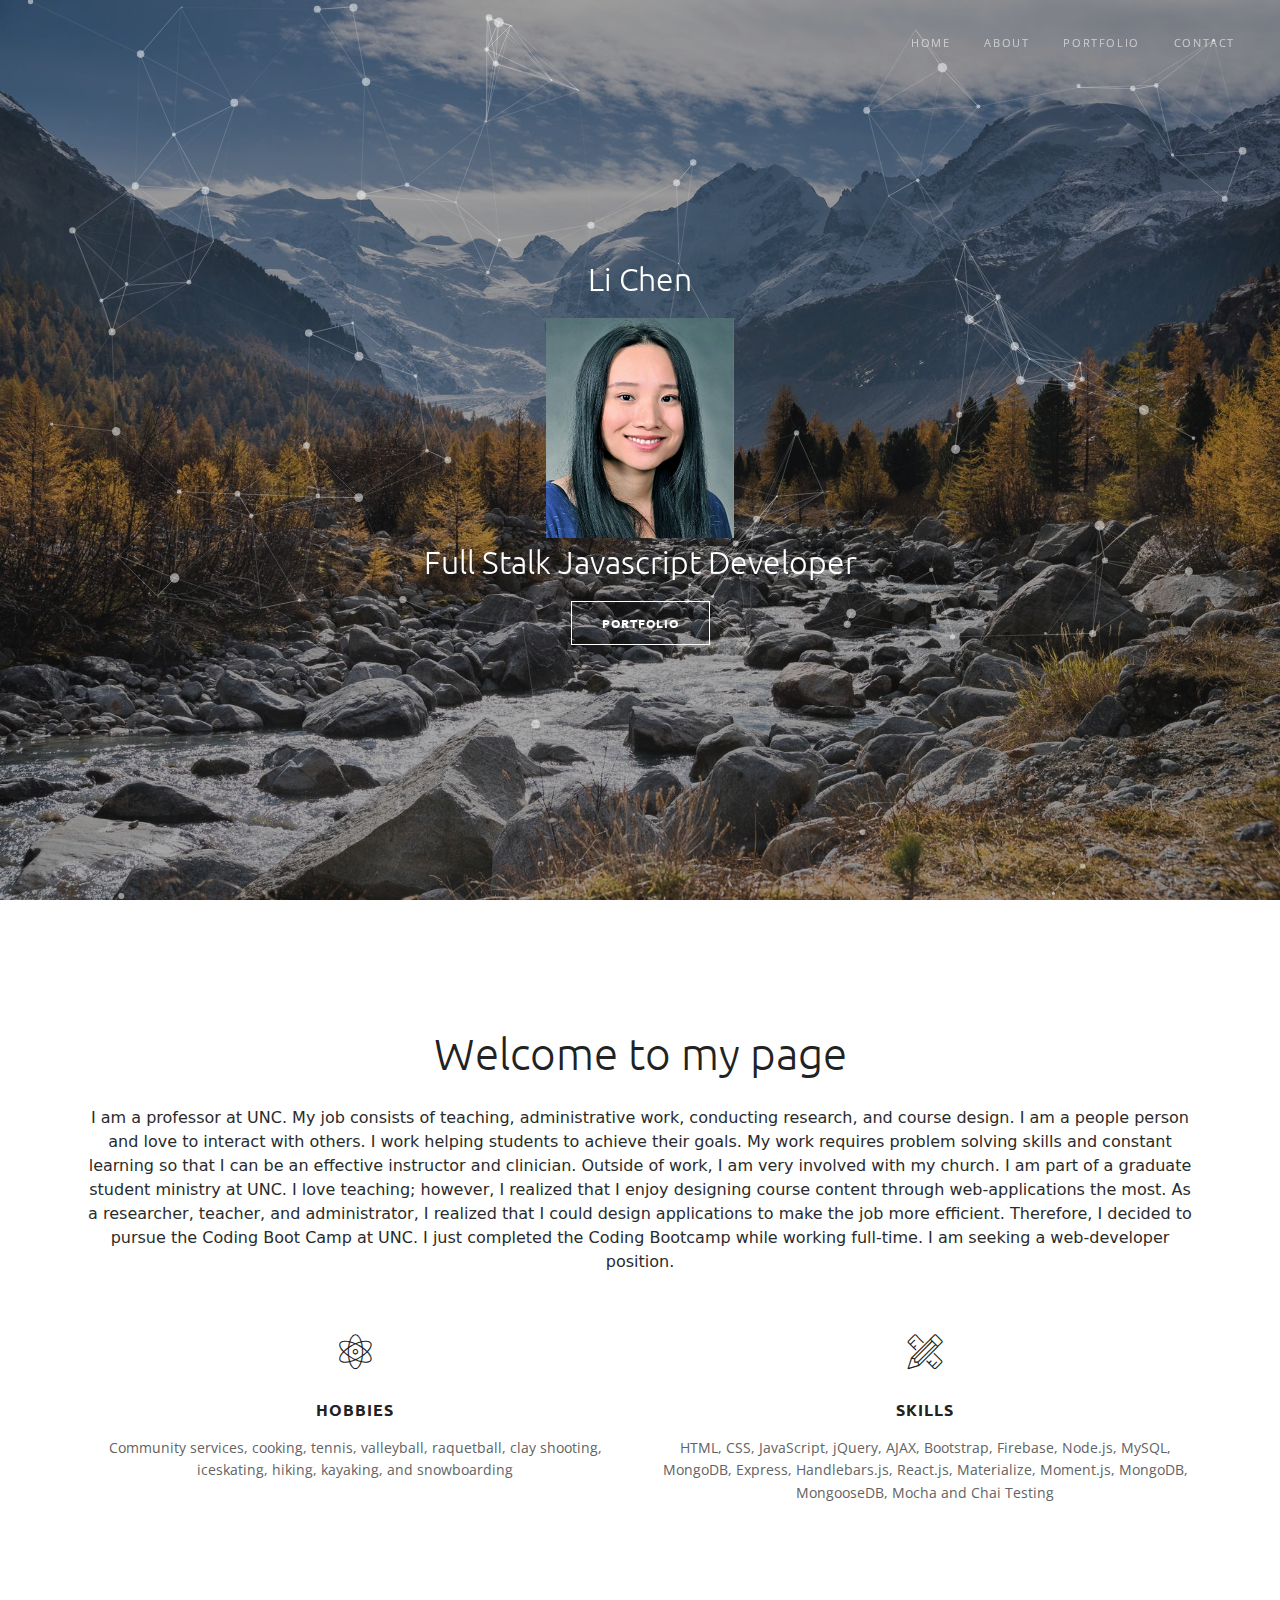
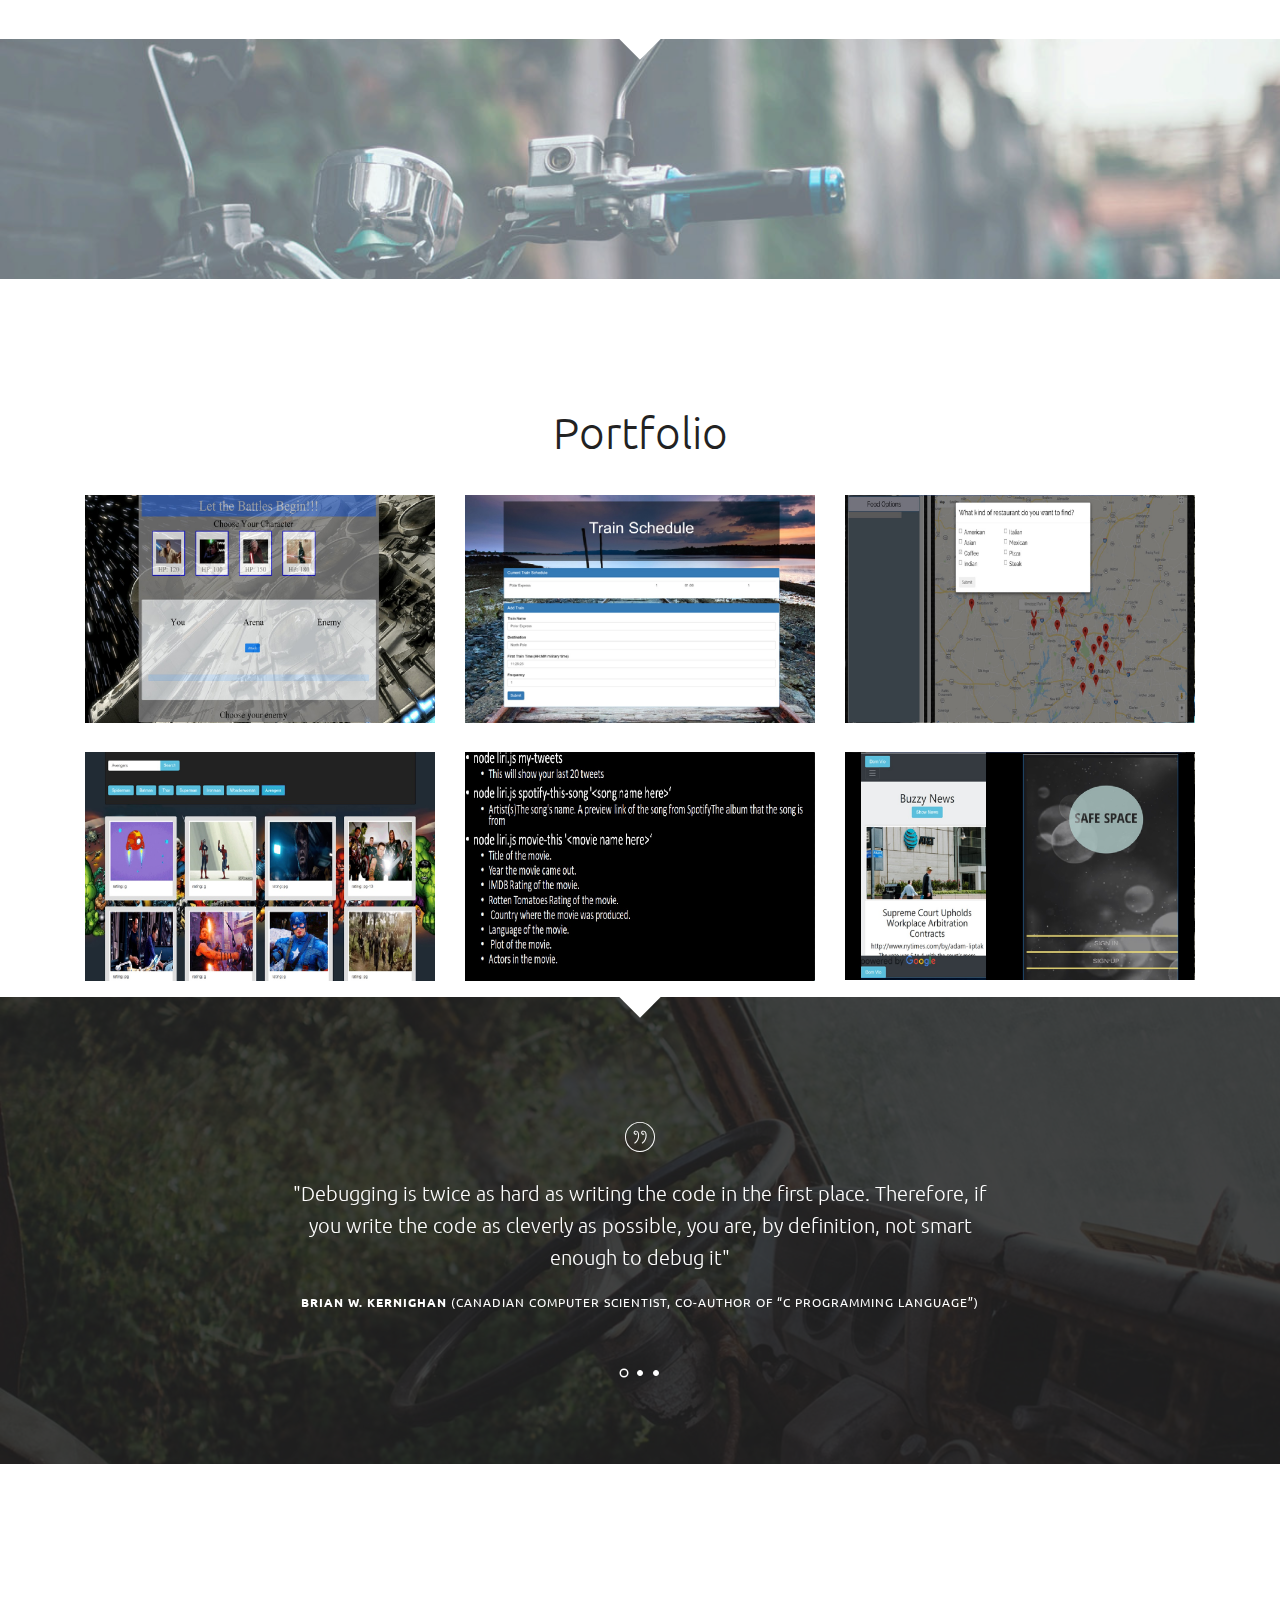
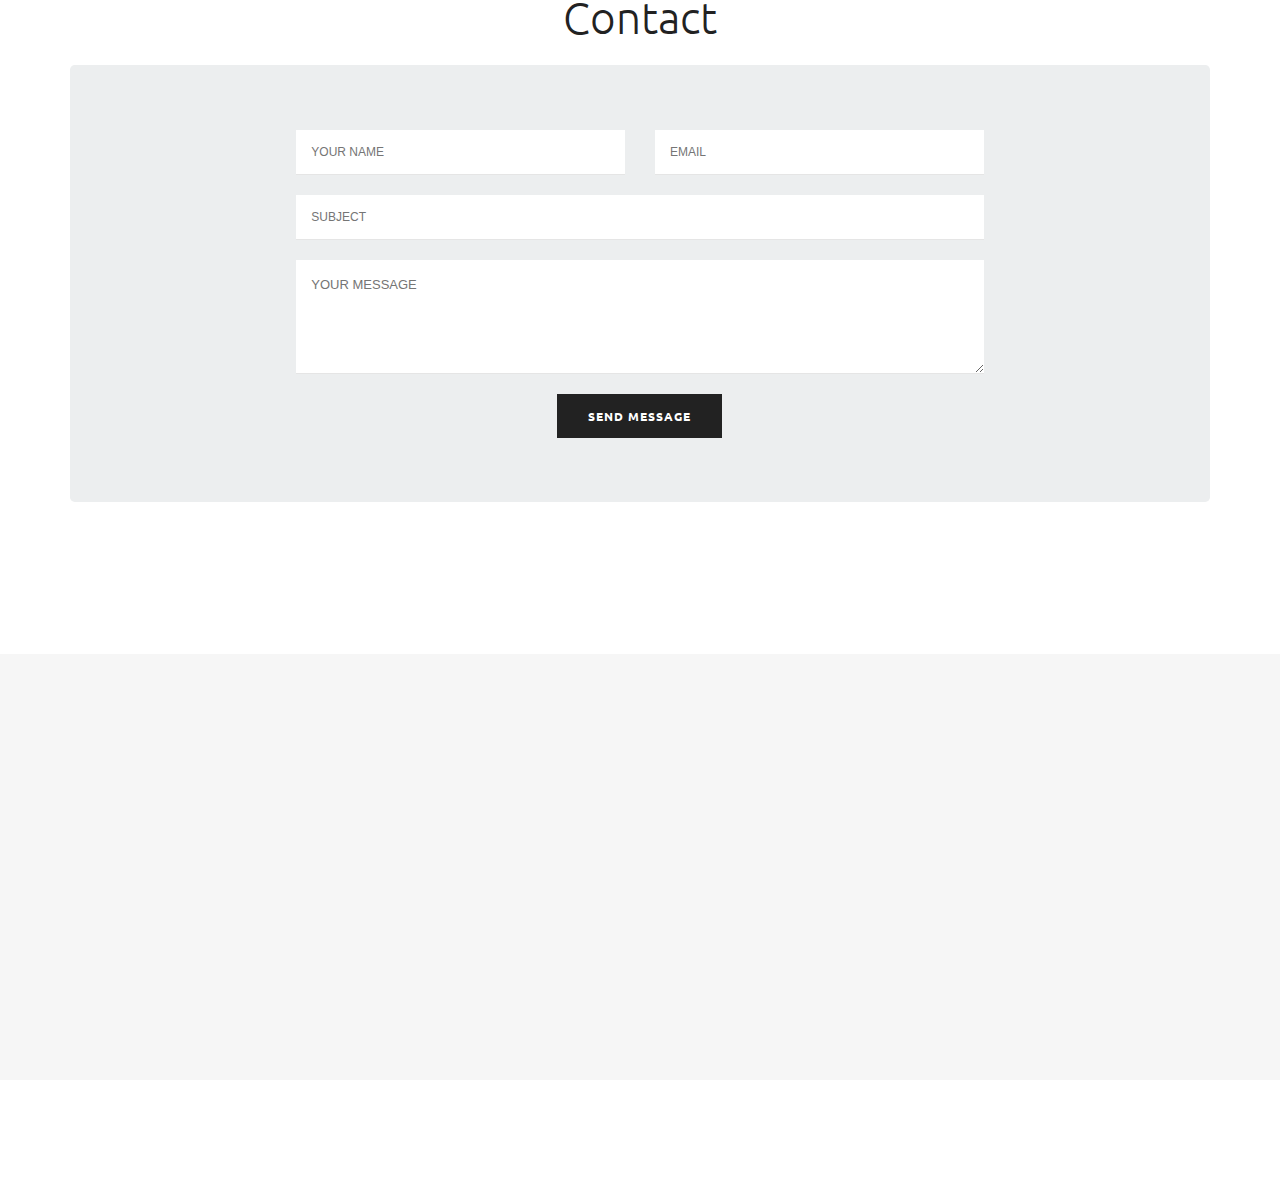
==== commit 050cd0af: "updated" ====
--- a/li.html
+++ b/li.html
@@ -101,7 +101,7 @@
                             <i class="icon-genius"></i>
                         </div>
                         <h4 class="alt-title">Hobbies</h4>
-                            <p> Community services, cooking, tennis, valleyball, raquetball, clay shooting, icesakting, hiking, kayaking, and snowboarding</p>
+                            <p> Community services, cooking, tennis, valleyball, raquetball, clay shooting, iceskating, hiking, kayaking, and snowboarding</p>
                     </div>
                     <div class="col-md-6 content-box mb-sm-45">
                         <div class="alt-icon-top icon-gray">
@@ -143,7 +143,8 @@
                                     <div class="portfolio-caption-text">
                                         <div class="portfolio-caption-tb-cell">
                                             <h5 class="alt-title">Star Wars</h5>
-                                            <button type="button" class="btn btn-info"><a href="/link/to/page2">Github</a></button>
+                                            <p>Single player Star Wars combat game. Developed with HTML5, CSS, Bootstrap and jQuery.</p>
+                                            <button type="button" class="btn btn-info"><a href="https://github.com/cxli8722/StarWars">Github</a></button>
                                         </div>
                                     </div>
                                 </div>
@@ -162,7 +163,8 @@
                                     <div class="portfolio-caption-text">
                                         <div class="portfolio-caption-tb-cell">
                                             <h5 class="alt-title">Train Schedule</h5>
-                                            <button type="button" class="btn btn-info"><a href="/link/to/page2">Github</a></button>
+                                                <p>App provides up-to-date information about train arrival times and how many minutes remain until a train arrives at the station. Developed with javaScript, Bootstrap, Moment.js, firebase, HTML, and CSS.</p>
+                                            <button type="button" class="btn btn-info"><a href="https://github.com/cxli8722/Train_Scheduler">Github</a></button>
                                         </div>
                                     </div>
                                 </div>
@@ -181,7 +183,11 @@
                                     <div class="portfolio-caption-text">
                                         <div class="portfolio-caption-tb-cell">
                                             <h5 class="alt-title">Movie and a Dinner </h5>
-                                            <button type="button" class="btn btn-info"><a href="/link/to/page2">Github</a></button>                                            
+                                            <p>App allows users to search nearby movies and restaurants.
+                                                Developed with Google Maps API, Gracenote API.
+                                                CSS, AJAX, Javascript, and HTML.
+                                                </p>
+                                            <button type="button" class="btn btn-info"><a href="https://github.com/cxli8722/DinnerAndAMovie">Github</a></button>                                            
                                         </div>
                                     </div>
                                 </div>
@@ -200,7 +206,8 @@
                                     <div class="portfolio-caption-text">
                                         <div class="portfolio-caption-tb-cell">
                                             <h5 class="alt-title">Giphy</h5>
-                                            <button type="button" class="btn btn-info"><a href="/link/to/page2">Github</a></button>
+                                            <p>This application is designed to dynamically populate the web page with GIFs of searcher choice. It will dynamically generate buttons with the search keyword. Developed with GIPHY API, JavaScript, AJAX, jQuery, CSS, responsive design </p>
+                                            <button type="button" class="btn btn-info"><a href="https://github.com/cxli8722/giphy">Github</a></button>
                                         </div>
                                     </div>
                                 </div>
@@ -218,8 +225,9 @@
                                 <div class="portfolio-caption-mask">
                                     <div class="portfolio-caption-text">
                                         <div class="portfolio-caption-tb-cell">
-                                            <h5 class="alt-title">LIRI</h5>
-                                            <button type="button" class="btn btn-info"><a href="/link/to/page2">Github</a></button>   
+                                            <h5 class="alt-title">LIRI Node App</h5>
+                                            <p>Node app to retrieve popular tweets, song, and movie information. Responsible for back-end development. Node.js, NPM Packages: Request, Spotify, Twitter, AJAX, and JavaScript.</p>
+                                            <button type="button" class="btn btn-info"><a href="https://github.com/cxli8722/liri-node-app">Github</a></button>   
                                         </div>
                                     </div>
                                 </div>
@@ -238,7 +246,10 @@
                                     <div class="portfolio-caption-text">
                                         <div class="portfolio-caption-tb-cell">
                                             <h5 class="alt-title">Luv-is-a-Gifts</h5>
-                                            <button type="button" class="btn btn-info"><a href="/link/to/page2">Github</a></button>                                            
+                                            <p>
+                                            Developed with Node.JS, Express, Bootstrap, CSS, MySQL, Mustche.js JavaScript, and jQuery
+                                            </p>
+                                            <button type="button" class="btn btn-info"><a href="https://github.com/cxli8722/Luv-Is-A-Gift">Github</a></button>                                            
                                         </div>
                                     </div>
                                 </div>
